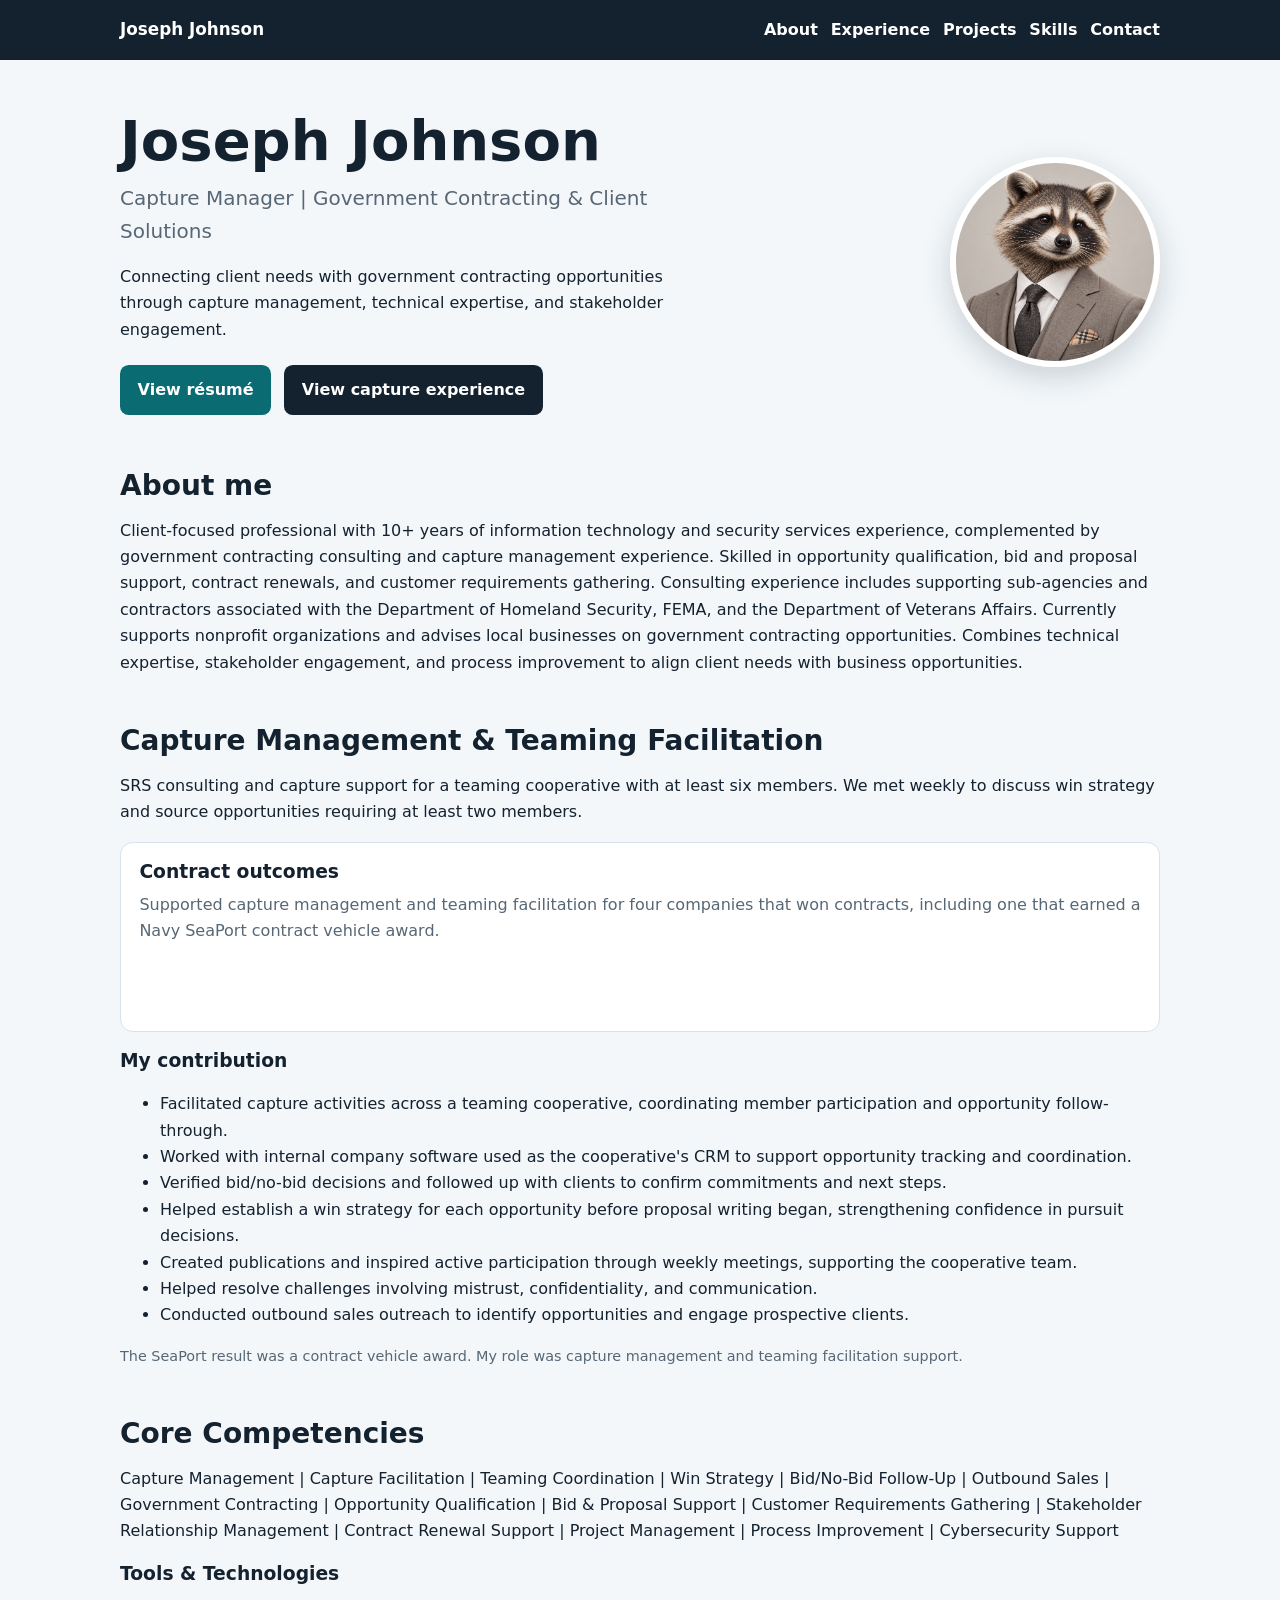
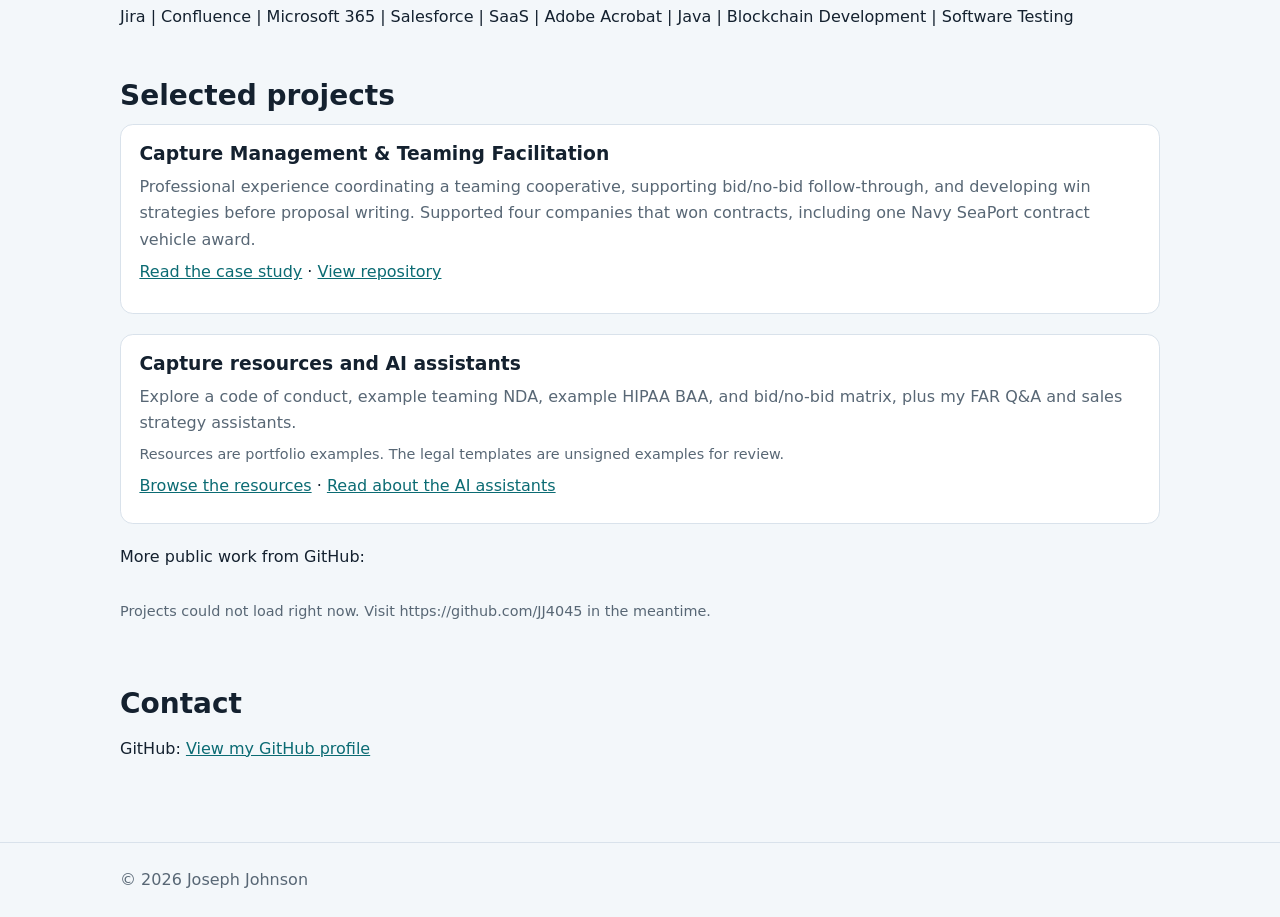
==== index.html @ 87643397 "Feature teaming resources and AI assistants" ====
<!doctype html>
<html lang="en">
<head>
  <meta charset="utf-8">
  <meta name="viewport" content="width=device-width, initial-scale=1">
  <meta name="description" content="Personal portfolio of Joseph Johnson">
  <title>Joseph Johnson | Capture Manager</title>
  <style>
    :root {
      --ink: #14212f;
      --muted: #586775;
      --accent: #0b6b73;
      --background: #f3f7fa;
      --surface: #ffffff;
      --border: #d9e2eb;
    }
    * { box-sizing: border-box; }
    body {
      margin: 0;
      background: var(--background);
      color: var(--ink);
      font: 16px/1.65 system-ui, -apple-system, "Segoe UI", sans-serif;
    }
    a { color: var(--accent); }
    a:focus-visible, button:focus-visible {
      outline: 3px solid var(--accent);
      outline-offset: 3px;
    }
    .container { width: min(100% - 2rem, 1040px); margin: auto; }
    header { background: var(--ink); color: #fff; padding: 1rem 0; }
    nav {
      display: flex;
      flex-wrap: wrap;
      gap: 0.8rem;
      align-items: center;
    }
    nav a { color: #fff; text-decoration: none; font-weight: 600; }
    nav .brand { margin-right: auto; font-size: 1.05rem; }
    main { padding: 2.75rem 0 4rem; }
    section { margin-top: 3rem; }
    h1, h2, h3 { line-height: 1.18; }
    h1 { font-size: clamp(2.2rem, 5vw, 3.5rem); margin: 0.25rem 0 0.5rem; }
    h2 { font-size: 1.75rem; margin-bottom: 0.75rem; }
    .lead { font-size: 1.25rem; color: var(--muted); margin: 0 0 1rem; }
    .hero {
      display: grid;
      grid-template-columns: minmax(300px, 1.4fr) minmax(220px, 1fr);
      gap: 2rem;
      align-items: center;
    }
    .portrait {
      width: 210px;
      height: 210px;
      object-fit: cover;
      border-radius: 50%;
      border: 6px solid var(--surface);
      box-shadow: 0 10px 30px rgb(16 32 42 / 0.18);
      justify-self: end;
    }
    .button {
      display: inline-block;
      padding: 0.75rem 1.1rem;
      margin: 0.35rem 0.5rem 0.35rem 0;
      background: var(--accent);
      color: #fff;
      border-radius: 0.55rem;
      text-decoration: none;
      font-weight: 700;
    }
    .button.secondary { background: var(--ink); }
    .button:hover { opacity: 0.9; }
    .cards {
      display: grid;
      grid-template-columns: repeat(auto-fit, minmax(240px, 1fr));
      gap: 1rem;
    }
    .card {
      background: var(--surface);
      border: 1px solid var(--border);
      border-radius: 0.8rem;
      padding: 1.15rem;
      min-height: 190px;
    }
    .card h3 { margin: 0 0 0.55rem; overflow-wrap: anywhere; }
    .card h3 a { color: inherit; text-decoration: none; }
    .card h3 a:hover { text-decoration: underline; }
    .card p { color: var(--muted); margin: 0.4rem 0; }
    .badges { margin-top: 0.65rem; display: flex; flex-wrap: wrap; gap: 0.35rem; }
    .badge {
      display: inline-block;
      border: 1px solid var(--border);
      border-radius: 999px;
      padding: 0.15rem 0.6rem;
      font-size: 0.78rem;
      color: var(--ink);
      background: var(--background);
    }
    .badge.stars { background: #fff8dc; border-color: #e4c75a; }
    .badge.language { background: #eaf5ff; border-color: #9ac8f2; }
    .note { font-size: 0.9rem; color: var(--muted); }
    footer {
      border-top: 1px solid var(--border);
      padding: 1.5rem 0;
      color: var(--muted);
    }
    @media (max-width: 720px) {
      .hero { grid-template-columns: 1fr; text-align: center; }
      .portrait { width: 150px; height: 150px; justify-self: center; }
      .button { display: inline-block; }
    }
  </style>
</head>
<body>
  <header>
    <nav class="container" aria-label="Main navigation">
      <a class="brand" href="#top">Joseph Johnson</a>
      <a href="#about">About</a>
      <a href="#experience">Experience</a>
      <a href="#projects">Projects</a>
      <a href="#skills">Skills</a>
      <a href="#contact">Contact</a>
    </nav>
  </header>

  <main id="top" class="container">
    <div class="hero">
      <div>
        <h1>Joseph Johnson</h1>
        <p class="lead">Capture Manager | Government Contracting &amp; Client Solutions</p>
        <p>Connecting client needs with government contracting opportunities through capture management, technical expertise, and stakeholder engagement.</p>
        <a class="button" href="resume.pdf" target="_blank" rel="noopener">View résumé</a>
        <a class="button secondary" href="#experience">View capture experience</a>
      </div>
      <img class="portrait" src="profile.png" alt="Illustrated raccoon avatar wearing a stone-grey suit" width="210" height="210">
    </div>

    <section id="about">
      <h2>About me</h2>
      <p>Client-focused professional with 10+ years of information technology and security services experience, complemented by government contracting consulting and capture management experience. Skilled in opportunity qualification, bid and proposal support, contract renewals, and customer requirements gathering. Consulting experience includes supporting sub-agencies and contractors associated with the Department of Homeland Security, FEMA, and the Department of Veterans Affairs. Currently supports nonprofit organizations and advises local businesses on government contracting opportunities. Combines technical expertise, stakeholder engagement, and process improvement to align client needs with business opportunities.</p>
    </section>

    <section id="experience">
      <h2>Capture Management &amp; Teaming Facilitation</h2>
<p>SRS consulting and capture support for a teaming cooperative with at least six members. We met weekly to discuss win strategy and source opportunities requiring at least two members.</p>
      <div class="card">
        <h3>Contract outcomes</h3>
        <p>Supported capture management and teaming facilitation for four companies that won contracts, including one that earned a Navy SeaPort contract vehicle award.</p>
      </div>
      <h3>My contribution</h3>
      <ul>
        <li>Facilitated capture activities across a teaming cooperative, coordinating member participation and opportunity follow-through.</li>
        <li>Worked with internal company software used as the cooperative's CRM to support opportunity tracking and coordination.</li>
        <li>Verified bid/no-bid decisions and followed up with clients to confirm commitments and next steps.</li>
        <li>Helped establish a win strategy for each opportunity before proposal writing began, strengthening confidence in pursuit decisions.</li>
        <li>Created publications and inspired active participation through weekly meetings, supporting the cooperative team.</li>
<li>Helped resolve challenges involving mistrust, confidentiality, and communication.</li>
        <li>Conducted outbound sales outreach to identify opportunities and engage prospective clients.</li>
      </ul>
      <p class="note">The SeaPort result was a contract vehicle award. My role was capture management and teaming facilitation support.</p>
    </section>
    <section id="skills">
      <h2>Core Competencies</h2><p>Capture Management | Capture Facilitation | Teaming Coordination | Win Strategy | Bid/No-Bid Follow-Up | Outbound Sales | Government Contracting | Opportunity Qualification | Bid &amp; Proposal Support | Customer Requirements Gathering | Stakeholder Relationship Management | Contract Renewal Support | Project Management | Process Improvement | Cybersecurity Support</p>
      <h3>Tools &amp; Technologies</h3><p>Jira | Confluence | Microsoft 365 | Salesforce | SaaS | Adobe Acrobat | Java | Blockchain Development | Software Testing</p>
    </section>

    <section id="projects">
      <h2>Selected projects</h2>
      <article class="card" style="margin-bottom: 1.25rem;">
<h3><a href="https://github.com/JJ4045/capture-management-case-study#readme">Capture Management &amp; Teaming Facilitation</a></h3>
<p>Professional experience coordinating a teaming cooperative, supporting bid/no-bid follow-through, and developing win strategies before proposal writing. Supported four companies that won contracts, including one Navy SeaPort contract vehicle award.</p>
<a href="https://github.com/JJ4045/capture-management-case-study#readme">Read the case study</a> &middot; <a href="https://github.com/JJ4045/capture-management-case-study">View repository</a>
</article><article class="card" style="margin-bottom: 1.25rem;"><h3>Capture resources and AI assistants</h3><p>Explore a code of conduct, example teaming NDA, example HIPAA BAA, and bid/no-bid matrix, plus my FAR Q&amp;A and sales strategy assistants.</p><p class="note">Resources are portfolio examples. The legal templates are unsigned examples for review.</p><a href="https://github.com/JJ4045/capture-management-case-study#portfolio-artifacts">Browse the resources</a> &middot; <a href="https://github.com/JJ4045/capture-management-case-study/blob/main/ai-assistants.md">Read about the AI assistants</a></article><p>More public work from GitHub:</p>
      <div id="project-list" class="cards" aria-live="polite">
        <p class="note">Loading projects…</p>
      </div>
    </section>

    <section id="contact">
      <h2>Contact</h2>
      <!-- Add your professional contact email when ready. -->
      <p>
        GitHub: <a id="github-profile" href="https://github.com/JJ4045" target="_blank" rel="noopener">View my GitHub profile</a>
      </p>
    </section>
  </main>

  <footer>
    <div class="container">© <span id="year"></span> Joseph Johnson</div>
  </footer>

  <script>
    // This username controls both the profile link
    // and the list of projects shown below.
    const username = "JJ4045";
    const list = document.querySelector("#project-list");
    const profileLink = document.querySelector("#github-profile");

    document.querySelector("#year").textContent = new Date().getFullYear();
    profileLink.href = `https://github.com/${encodeURIComponent(username)}`;

    function cardMarkup(repo) {
      const title = document.createElement("h3");
      const link = document.createElement("a");
      link.href = repo.html_url;
      link.target = "_blank";
      link.rel = "noopener";
      link.textContent = repo.name.replaceAll("-", " ");
      title.append(link);

      const description = document.createElement("p");
      description.textContent = repo.description || "Explore this project on GitHub.";

      const badges = document.createElement("div");
      badges.className = "badges";
      const addBadge = (label, styleClass) => {
        const badge = document.createElement("span");
        badge.className = `badge ${styleClass}`;
        badge.textContent = label;
        badges.append(badge);
      };
      if (repo.language) addBadge(repo.language, "language");
      (repo.topics || []).slice(0, 3).forEach(topic => addBadge(topic));
      if (repo.stargazers_count > 0) addBadge(`${repo.stargazers_count} stars`, "stars");

      return [title, description, badges];
    }

    async function loadProjects() {
      try {
        const response = await fetch(
          `https://api.github.com/users/${encodeURIComponent(username)}/repos?sort=updated&per_page=30`,
          { headers: { Accept: "application/vnd.github+json" } }
        );
        if (!response.ok) {
          throw new Error(`GitHub API returned ${response.status}`);
        }
        const repos = await response.json();
        const website = `${username}.github.io`.toLowerCase();
        const selected = repos
          .filter(repo => !repo.fork && !repo.archived &&
            repo.name.toLowerCase() !== website && repo.name.toLowerCase() !== "capture-management-case-study")
          .slice(0, 6);

        list.replaceChildren();
        if (selected.length === 0) {
          const message = document.createElement("p");
          message.className = "note";
          message.textContent = "Projects are on the way. Visit my GitHub profile in the meantime.";
          list.append(message);
          return;
        }

        for (const repo of selected) {
          const card = document.createElement("article");
          card.className = "card";
          card.append(...cardMarkup(repo));
          list.append(card);
        }
      } catch (error) {
        list.replaceChildren();
        const message = document.createElement("p");
        message.className = "note";
        message.textContent = `Projects could not load right now. Visit ${profileLink.href} in the meantime.`;
        list.append(message);
      }
    }

    loadProjects();
  </script>
</body>
</html>
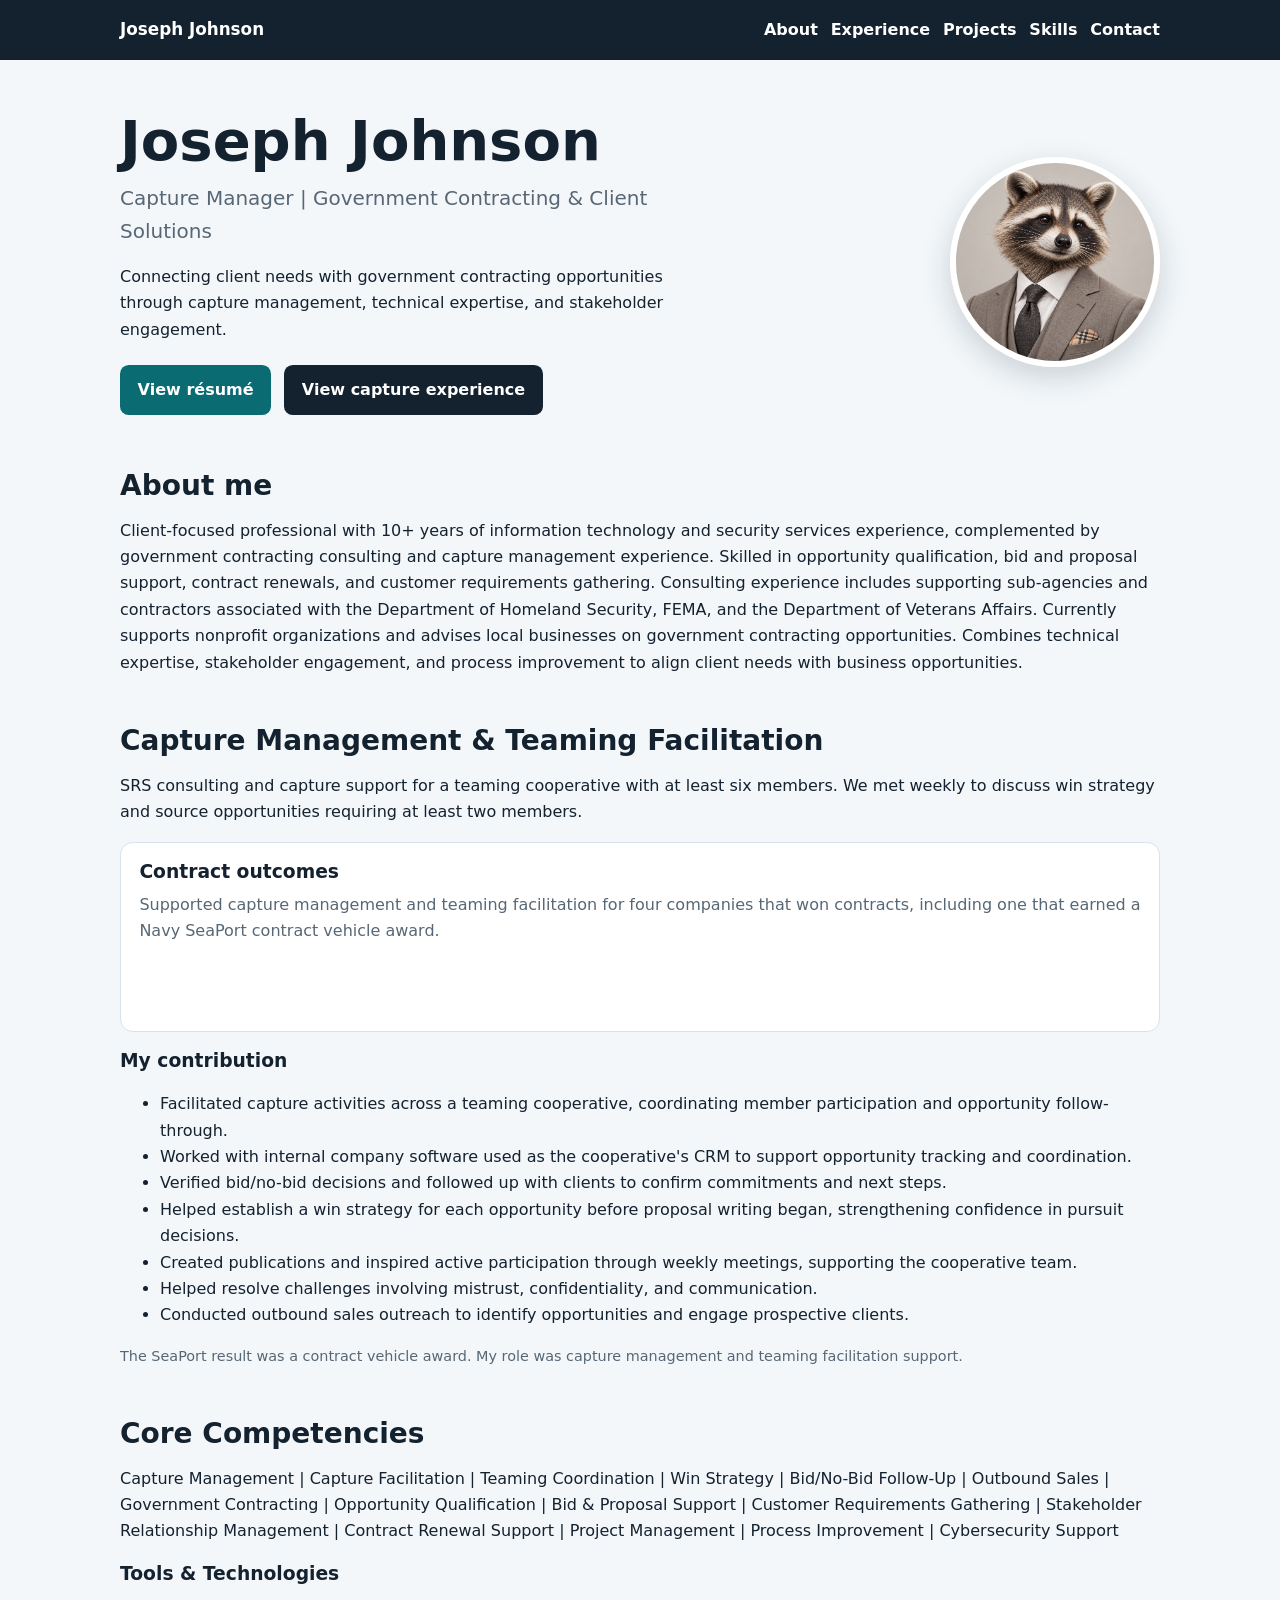
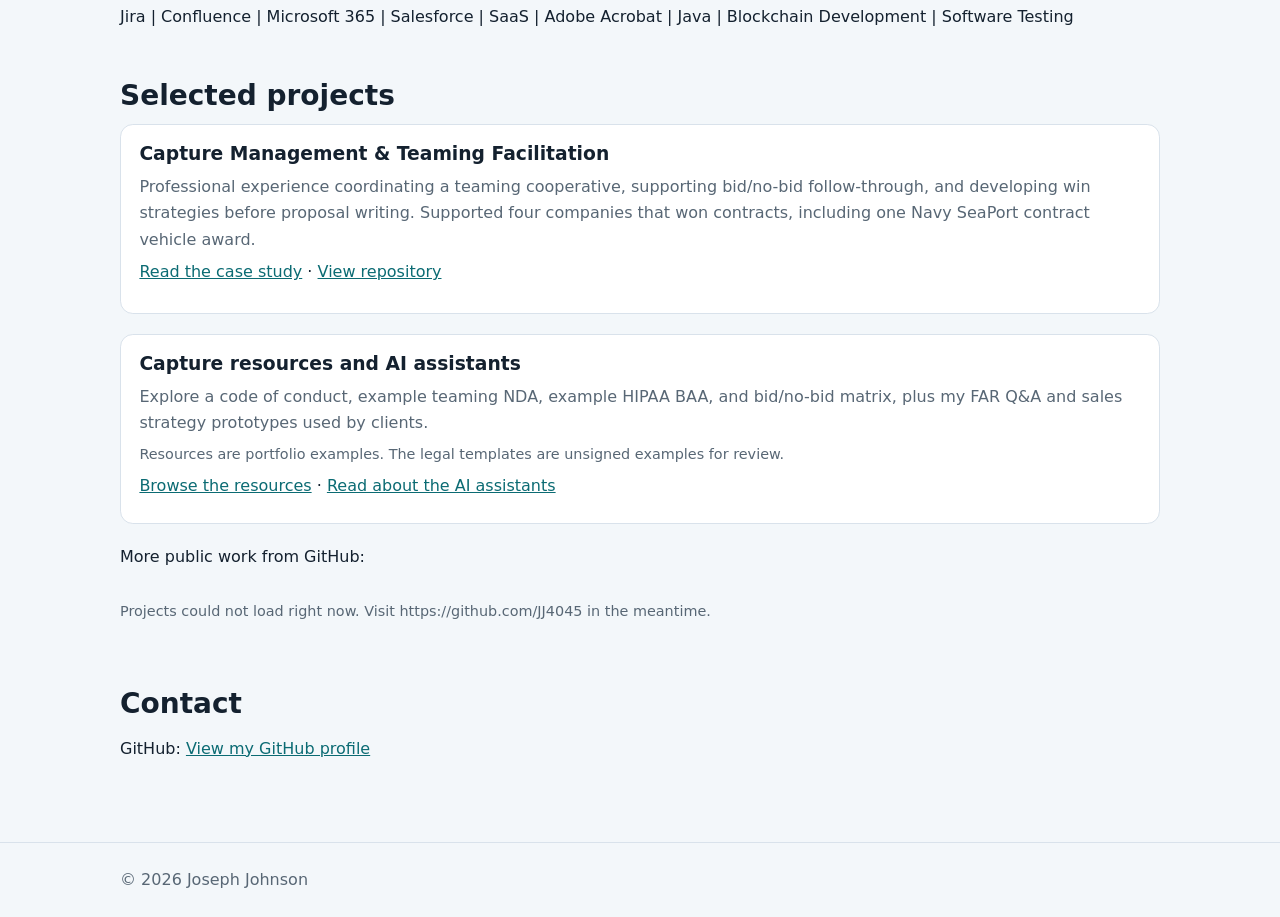
==== commit 2c283a36: "Describe AI projects as client-used prototypes" ====
--- a/index.html
+++ b/index.html
@@ -170,7 +170,7 @@
 <h3><a href="https://github.com/JJ4045/capture-management-case-study#readme">Capture Management &amp; Teaming Facilitation</a></h3>
 <p>Professional experience coordinating a teaming cooperative, supporting bid/no-bid follow-through, and developing win strategies before proposal writing. Supported four companies that won contracts, including one Navy SeaPort contract vehicle award.</p>
 <a href="https://github.com/JJ4045/capture-management-case-study#readme">Read the case study</a> &middot; <a href="https://github.com/JJ4045/capture-management-case-study">View repository</a>
-</article><article class="card" style="margin-bottom: 1.25rem;"><h3>Capture resources and AI assistants</h3><p>Explore a code of conduct, example teaming NDA, example HIPAA BAA, and bid/no-bid matrix, plus my FAR Q&amp;A and sales strategy assistants.</p><p class="note">Resources are portfolio examples. The legal templates are unsigned examples for review.</p><a href="https://github.com/JJ4045/capture-management-case-study#portfolio-artifacts">Browse the resources</a> &middot; <a href="https://github.com/JJ4045/capture-management-case-study/blob/main/ai-assistants.md">Read about the AI assistants</a></article><p>More public work from GitHub:</p>
+</article><article class="card" style="margin-bottom: 1.25rem;"><h3>Capture resources and AI assistants</h3><p>Explore a code of conduct, example teaming NDA, example HIPAA BAA, and bid/no-bid matrix, plus my FAR Q&amp;A and sales strategy prototypes used by clients.</p><p class="note">Resources are portfolio examples. The legal templates are unsigned examples for review.</p><a href="https://github.com/JJ4045/capture-management-case-study#portfolio-artifacts">Browse the resources</a> &middot; <a href="https://github.com/JJ4045/capture-management-case-study/blob/main/ai-assistants.md">Read about the AI assistants</a></article><p>More public work from GitHub:</p>
       <div id="project-list" class="cards" aria-live="polite">
         <p class="note">Loading projects…</p>
       </div>
@@ -280,3 +280,4 @@
 
 
 
+
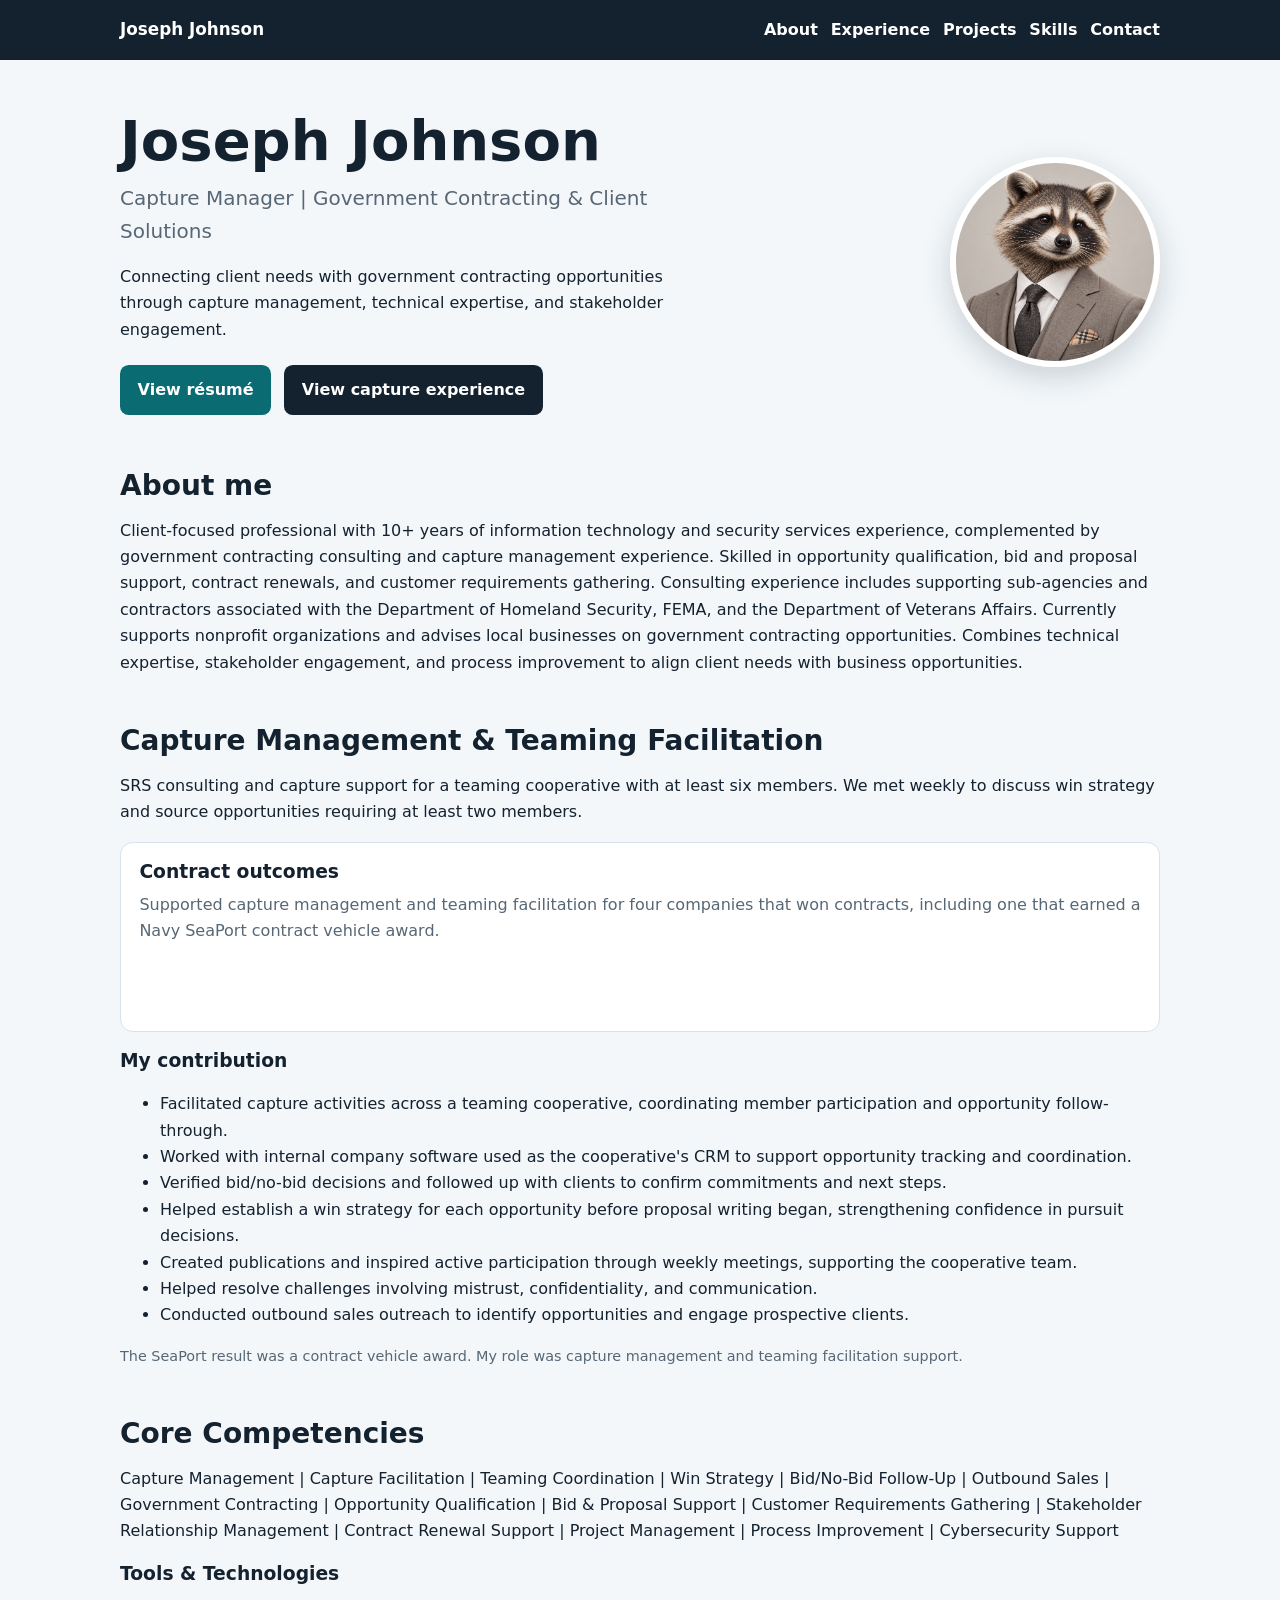
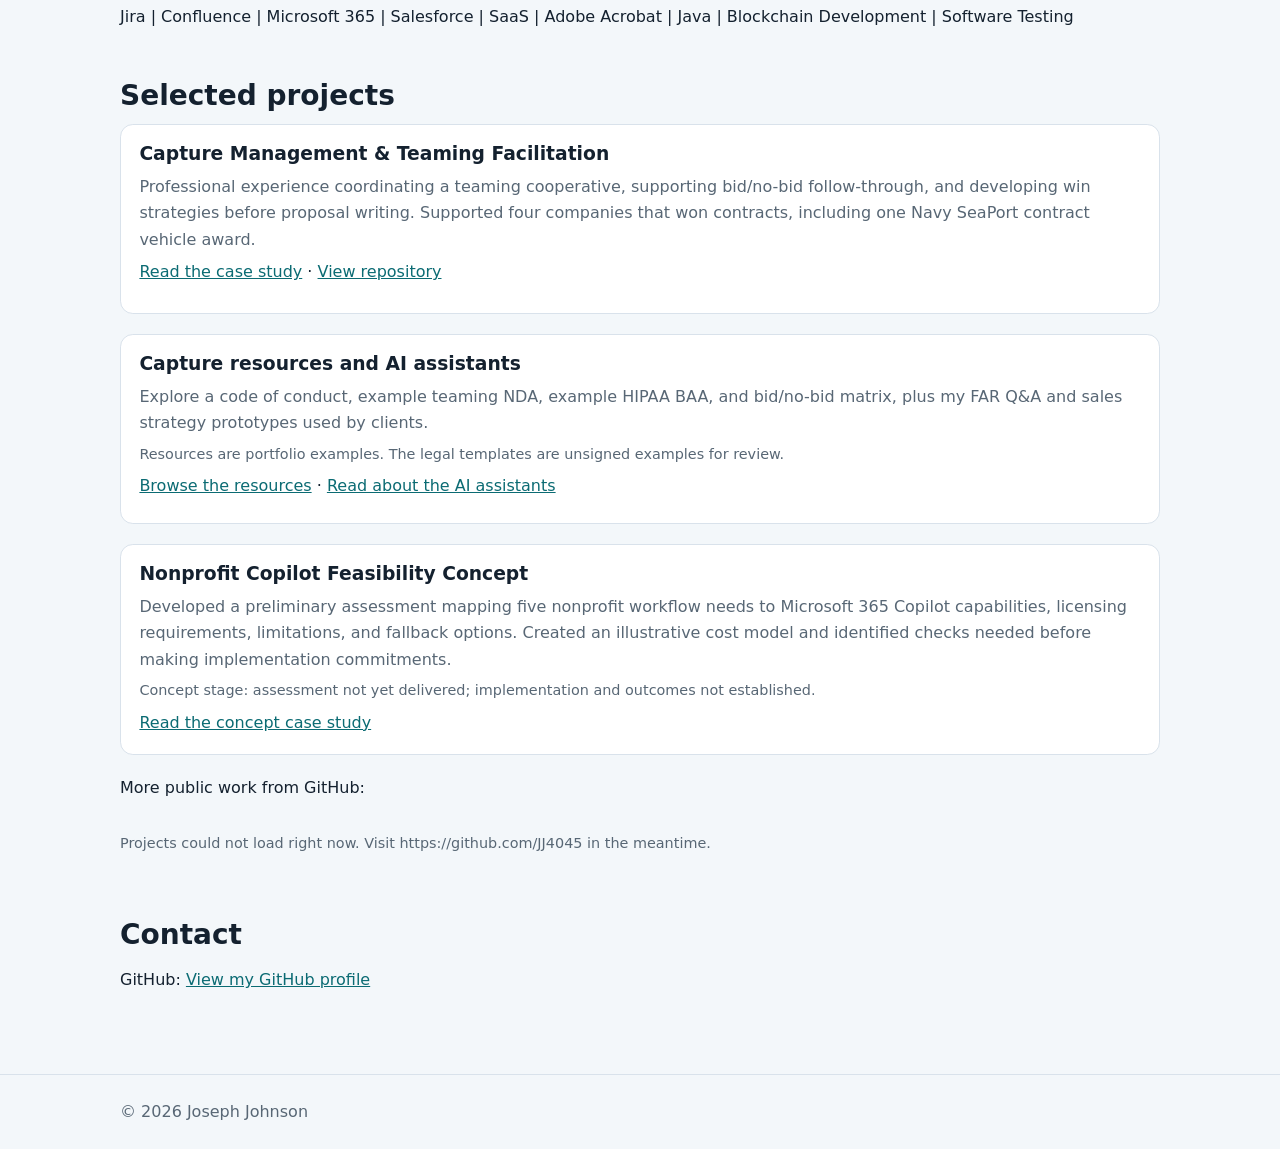
==== commit 1aabec05: "Add anonymized nonprofit Copilot concept case study" ====
--- a/index.html
+++ b/index.html
@@ -170,7 +170,12 @@
 <h3><a href="https://github.com/JJ4045/capture-management-case-study#readme">Capture Management &amp; Teaming Facilitation</a></h3>
 <p>Professional experience coordinating a teaming cooperative, supporting bid/no-bid follow-through, and developing win strategies before proposal writing. Supported four companies that won contracts, including one Navy SeaPort contract vehicle award.</p>
 <a href="https://github.com/JJ4045/capture-management-case-study#readme">Read the case study</a> &middot; <a href="https://github.com/JJ4045/capture-management-case-study">View repository</a>
-</article><article class="card" style="margin-bottom: 1.25rem;"><h3>Capture resources and AI assistants</h3><p>Explore a code of conduct, example teaming NDA, example HIPAA BAA, and bid/no-bid matrix, plus my FAR Q&amp;A and sales strategy prototypes used by clients.</p><p class="note">Resources are portfolio examples. The legal templates are unsigned examples for review.</p><a href="https://github.com/JJ4045/capture-management-case-study#portfolio-artifacts">Browse the resources</a> &middot; <a href="https://github.com/JJ4045/capture-management-case-study/blob/main/ai-assistants.md">Read about the AI assistants</a></article><p>More public work from GitHub:</p>
+</article><article class="card" style="margin-bottom: 1.25rem;"><h3>Capture resources and AI assistants</h3><p>Explore a code of conduct, example teaming NDA, example HIPAA BAA, and bid/no-bid matrix, plus my FAR Q&amp;A and sales strategy prototypes used by clients.</p><p class="note">Resources are portfolio examples. The legal templates are unsigned examples for review.</p><a href="https://github.com/JJ4045/capture-management-case-study#portfolio-artifacts">Browse the resources</a> &middot; <a href="https://github.com/JJ4045/capture-management-case-study/blob/main/ai-assistants.md">Read about the AI assistants</a></article><article class="card" style="margin-bottom: 1.25rem;">
+<h3><a href="nonprofit-copilot-concept.html">Nonprofit Copilot Feasibility Concept</a></h3>
+<p>Developed a preliminary assessment mapping five nonprofit workflow needs to Microsoft 365 Copilot capabilities, licensing requirements, limitations, and fallback options. Created an illustrative cost model and identified checks needed before making implementation commitments.</p>
+<p class="note">Concept stage: assessment not yet delivered; implementation and outcomes not established.</p>
+<a href="nonprofit-copilot-concept.html">Read the concept case study</a>
+</article><p>More public work from GitHub:</p>
       <div id="project-list" class="cards" aria-live="polite">
         <p class="note">Loading projects…</p>
       </div>
@@ -281,3 +286,4 @@
 
 
 
+
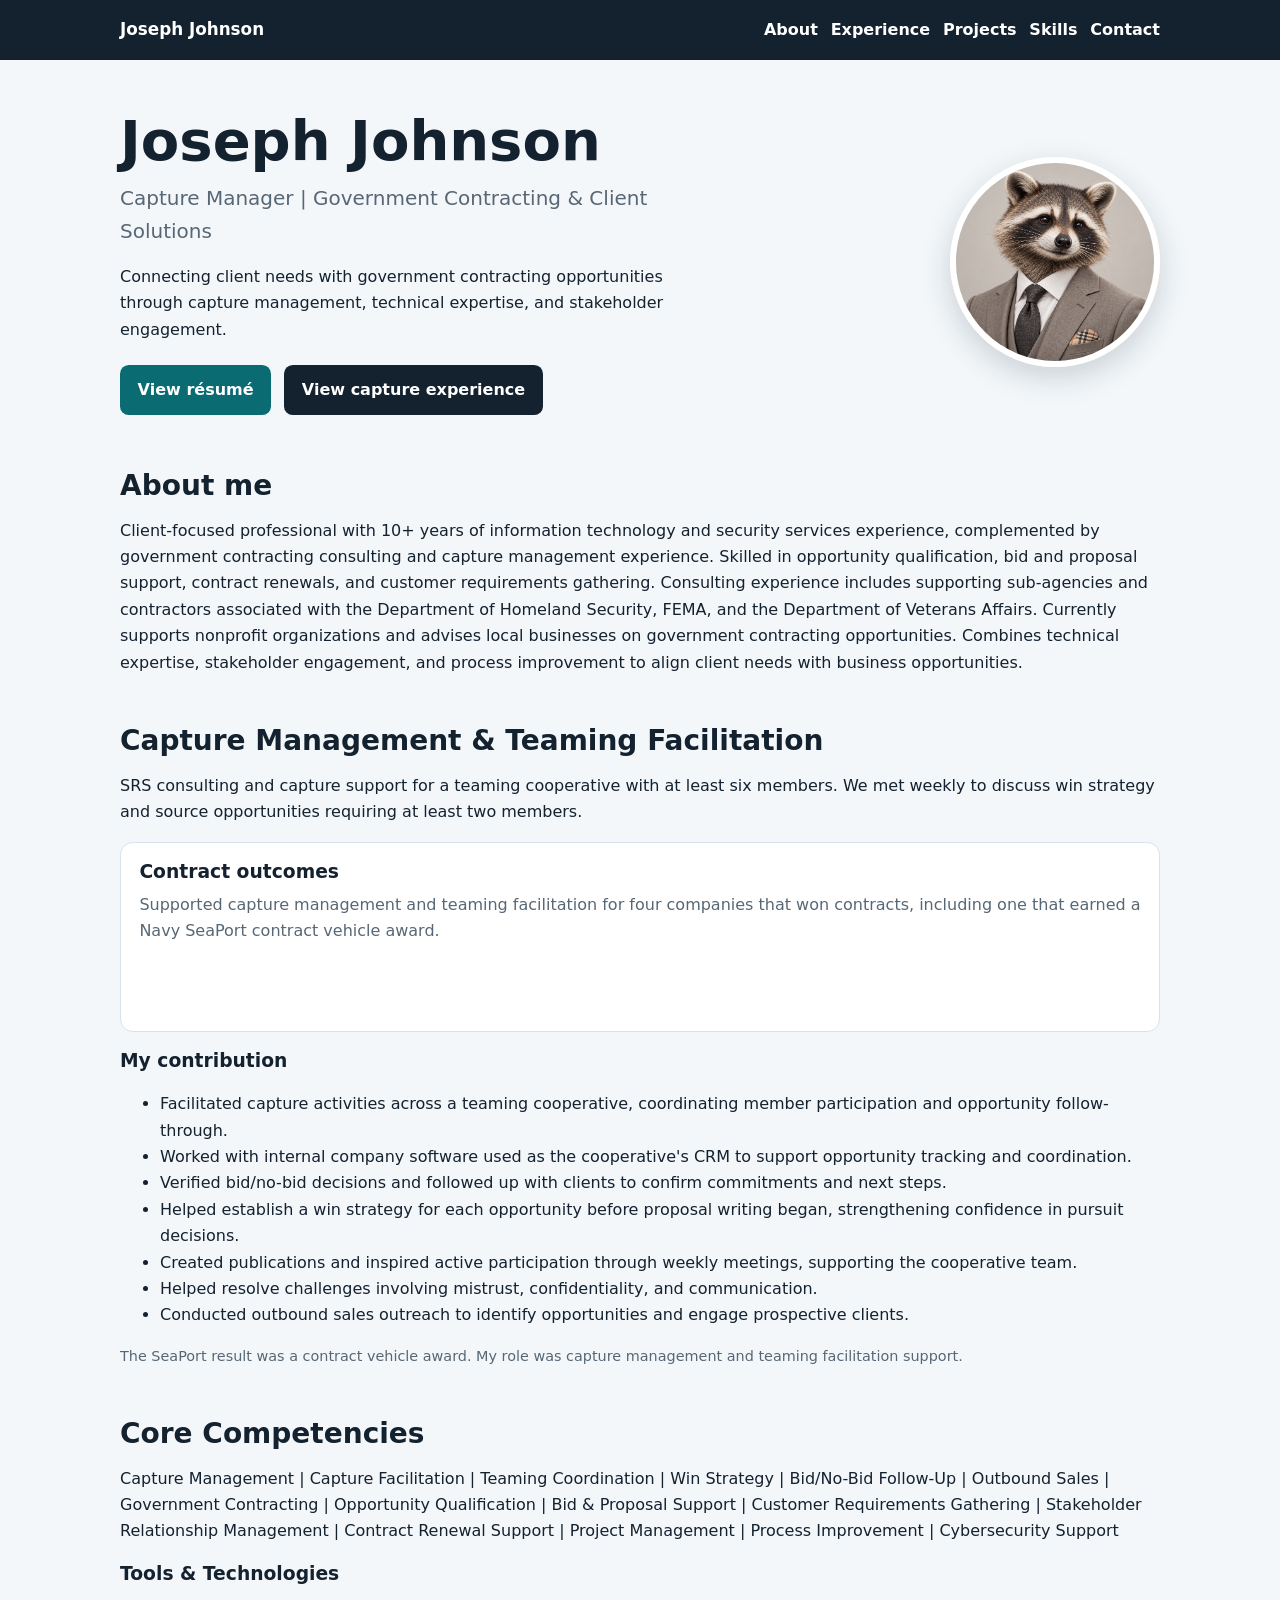
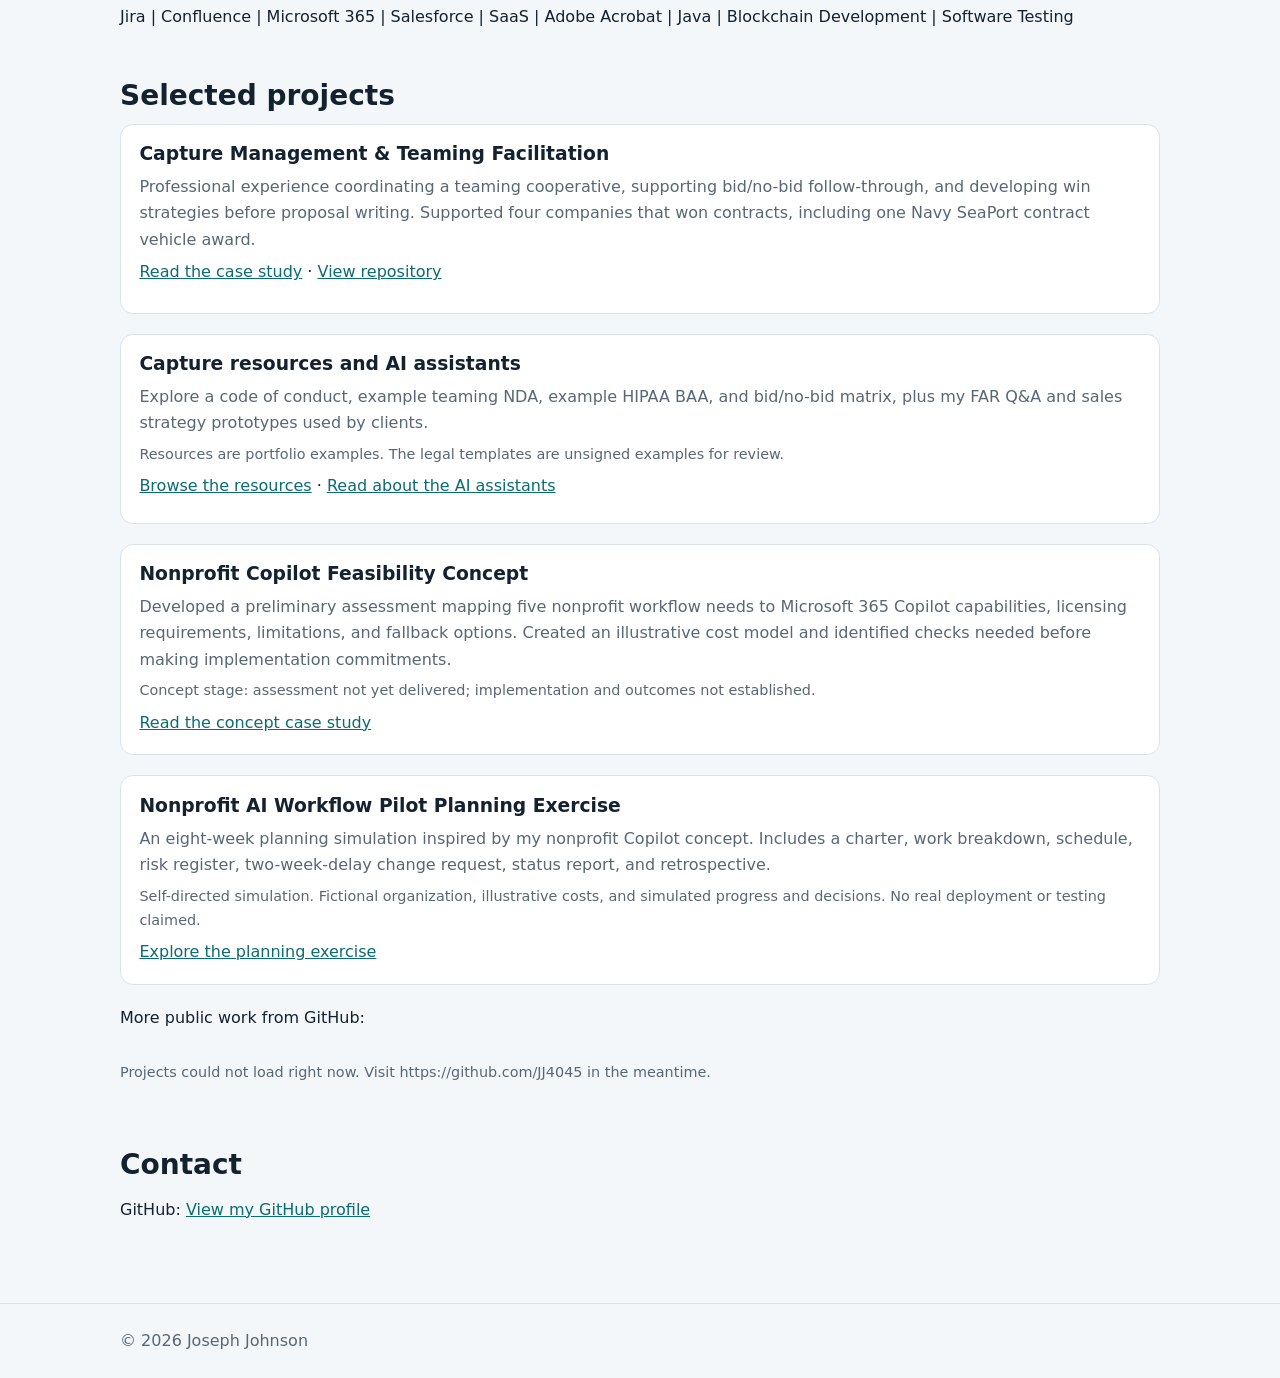
==== commit e10be4af: "Add nonprofit workflow pilot planning exercise" ====
--- a/index.html
+++ b/index.html
@@ -1,289 +1,294 @@
-
-<!doctype html>
-<html lang="en">
-<head>
-  <meta charset="utf-8">
-  <meta name="viewport" content="width=device-width, initial-scale=1">
-  <meta name="description" content="Personal portfolio of Joseph Johnson">
-  <title>Joseph Johnson | Capture Manager</title>
-  <style>
-    :root {
-      --ink: #14212f;
-      --muted: #586775;
-      --accent: #0b6b73;
-      --background: #f3f7fa;
-      --surface: #ffffff;
-      --border: #d9e2eb;
-    }
-    * { box-sizing: border-box; }
-    body {
-      margin: 0;
-      background: var(--background);
-      color: var(--ink);
-      font: 16px/1.65 system-ui, -apple-system, "Segoe UI", sans-serif;
-    }
-    a { color: var(--accent); }
-    a:focus-visible, button:focus-visible {
-      outline: 3px solid var(--accent);
-      outline-offset: 3px;
-    }
-    .container { width: min(100% - 2rem, 1040px); margin: auto; }
-    header { background: var(--ink); color: #fff; padding: 1rem 0; }
-    nav {
-      display: flex;
-      flex-wrap: wrap;
-      gap: 0.8rem;
-      align-items: center;
-    }
-    nav a { color: #fff; text-decoration: none; font-weight: 600; }
-    nav .brand { margin-right: auto; font-size: 1.05rem; }
-    main { padding: 2.75rem 0 4rem; }
-    section { margin-top: 3rem; }
-    h1, h2, h3 { line-height: 1.18; }
-    h1 { font-size: clamp(2.2rem, 5vw, 3.5rem); margin: 0.25rem 0 0.5rem; }
-    h2 { font-size: 1.75rem; margin-bottom: 0.75rem; }
-    .lead { font-size: 1.25rem; color: var(--muted); margin: 0 0 1rem; }
-    .hero {
-      display: grid;
-      grid-template-columns: minmax(300px, 1.4fr) minmax(220px, 1fr);
-      gap: 2rem;
-      align-items: center;
-    }
-    .portrait {
-      width: 210px;
-      height: 210px;
-      object-fit: cover;
-      border-radius: 50%;
-      border: 6px solid var(--surface);
-      box-shadow: 0 10px 30px rgb(16 32 42 / 0.18);
-      justify-self: end;
-    }
-    .button {
-      display: inline-block;
-      padding: 0.75rem 1.1rem;
-      margin: 0.35rem 0.5rem 0.35rem 0;
-      background: var(--accent);
-      color: #fff;
-      border-radius: 0.55rem;
-      text-decoration: none;
-      font-weight: 700;
-    }
-    .button.secondary { background: var(--ink); }
-    .button:hover { opacity: 0.9; }
-    .cards {
-      display: grid;
-      grid-template-columns: repeat(auto-fit, minmax(240px, 1fr));
-      gap: 1rem;
-    }
-    .card {
-      background: var(--surface);
-      border: 1px solid var(--border);
-      border-radius: 0.8rem;
-      padding: 1.15rem;
-      min-height: 190px;
-    }
-    .card h3 { margin: 0 0 0.55rem; overflow-wrap: anywhere; }
-    .card h3 a { color: inherit; text-decoration: none; }
-    .card h3 a:hover { text-decoration: underline; }
-    .card p { color: var(--muted); margin: 0.4rem 0; }
-    .badges { margin-top: 0.65rem; display: flex; flex-wrap: wrap; gap: 0.35rem; }
-    .badge {
-      display: inline-block;
-      border: 1px solid var(--border);
-      border-radius: 999px;
-      padding: 0.15rem 0.6rem;
-      font-size: 0.78rem;
-      color: var(--ink);
-      background: var(--background);
-    }
-    .badge.stars { background: #fff8dc; border-color: #e4c75a; }
-    .badge.language { background: #eaf5ff; border-color: #9ac8f2; }
-    .note { font-size: 0.9rem; color: var(--muted); }
-    footer {
-      border-top: 1px solid var(--border);
-      padding: 1.5rem 0;
-      color: var(--muted);
-    }
-    @media (max-width: 720px) {
-      .hero { grid-template-columns: 1fr; text-align: center; }
-      .portrait { width: 150px; height: 150px; justify-self: center; }
-      .button { display: inline-block; }
-    }
-  </style>
-</head>
-<body>
-  <header>
-    <nav class="container" aria-label="Main navigation">
-      <a class="brand" href="#top">Joseph Johnson</a>
-      <a href="#about">About</a>
-      <a href="#experience">Experience</a>
-      <a href="#projects">Projects</a>
-      <a href="#skills">Skills</a>
-      <a href="#contact">Contact</a>
-    </nav>
-  </header>
-
-  <main id="top" class="container">
-    <div class="hero">
-      <div>
-        <h1>Joseph Johnson</h1>
-        <p class="lead">Capture Manager | Government Contracting &amp; Client Solutions</p>
-        <p>Connecting client needs with government contracting opportunities through capture management, technical expertise, and stakeholder engagement.</p>
-        <a class="button" href="resume.pdf" target="_blank" rel="noopener">View résumé</a>
-        <a class="button secondary" href="#experience">View capture experience</a>
-      </div>
-      <img class="portrait" src="profile.png" alt="Illustrated raccoon avatar wearing a stone-grey suit" width="210" height="210">
-    </div>
-
-    <section id="about">
-      <h2>About me</h2>
-      <p>Client-focused professional with 10+ years of information technology and security services experience, complemented by government contracting consulting and capture management experience. Skilled in opportunity qualification, bid and proposal support, contract renewals, and customer requirements gathering. Consulting experience includes supporting sub-agencies and contractors associated with the Department of Homeland Security, FEMA, and the Department of Veterans Affairs. Currently supports nonprofit organizations and advises local businesses on government contracting opportunities. Combines technical expertise, stakeholder engagement, and process improvement to align client needs with business opportunities.</p>
-    </section>
-
-    <section id="experience">
-      <h2>Capture Management &amp; Teaming Facilitation</h2>
-<p>SRS consulting and capture support for a teaming cooperative with at least six members. We met weekly to discuss win strategy and source opportunities requiring at least two members.</p>
-      <div class="card">
-        <h3>Contract outcomes</h3>
-        <p>Supported capture management and teaming facilitation for four companies that won contracts, including one that earned a Navy SeaPort contract vehicle award.</p>
-      </div>
-      <h3>My contribution</h3>
-      <ul>
-        <li>Facilitated capture activities across a teaming cooperative, coordinating member participation and opportunity follow-through.</li>
-        <li>Worked with internal company software used as the cooperative's CRM to support opportunity tracking and coordination.</li>
-        <li>Verified bid/no-bid decisions and followed up with clients to confirm commitments and next steps.</li>
-        <li>Helped establish a win strategy for each opportunity before proposal writing began, strengthening confidence in pursuit decisions.</li>
-        <li>Created publications and inspired active participation through weekly meetings, supporting the cooperative team.</li>
-<li>Helped resolve challenges involving mistrust, confidentiality, and communication.</li>
-        <li>Conducted outbound sales outreach to identify opportunities and engage prospective clients.</li>
-      </ul>
-      <p class="note">The SeaPort result was a contract vehicle award. My role was capture management and teaming facilitation support.</p>
-    </section>
-    <section id="skills">
-      <h2>Core Competencies</h2><p>Capture Management | Capture Facilitation | Teaming Coordination | Win Strategy | Bid/No-Bid Follow-Up | Outbound Sales | Government Contracting | Opportunity Qualification | Bid &amp; Proposal Support | Customer Requirements Gathering | Stakeholder Relationship Management | Contract Renewal Support | Project Management | Process Improvement | Cybersecurity Support</p>
-      <h3>Tools &amp; Technologies</h3><p>Jira | Confluence | Microsoft 365 | Salesforce | SaaS | Adobe Acrobat | Java | Blockchain Development | Software Testing</p>
-    </section>
-
-    <section id="projects">
-      <h2>Selected projects</h2>
-      <article class="card" style="margin-bottom: 1.25rem;">
-<h3><a href="https://github.com/JJ4045/capture-management-case-study#readme">Capture Management &amp; Teaming Facilitation</a></h3>
-<p>Professional experience coordinating a teaming cooperative, supporting bid/no-bid follow-through, and developing win strategies before proposal writing. Supported four companies that won contracts, including one Navy SeaPort contract vehicle award.</p>
-<a href="https://github.com/JJ4045/capture-management-case-study#readme">Read the case study</a> &middot; <a href="https://github.com/JJ4045/capture-management-case-study">View repository</a>
-</article><article class="card" style="margin-bottom: 1.25rem;"><h3>Capture resources and AI assistants</h3><p>Explore a code of conduct, example teaming NDA, example HIPAA BAA, and bid/no-bid matrix, plus my FAR Q&amp;A and sales strategy prototypes used by clients.</p><p class="note">Resources are portfolio examples. The legal templates are unsigned examples for review.</p><a href="https://github.com/JJ4045/capture-management-case-study#portfolio-artifacts">Browse the resources</a> &middot; <a href="https://github.com/JJ4045/capture-management-case-study/blob/main/ai-assistants.md">Read about the AI assistants</a></article><article class="card" style="margin-bottom: 1.25rem;">
-<h3><a href="nonprofit-copilot-concept.html">Nonprofit Copilot Feasibility Concept</a></h3>
-<p>Developed a preliminary assessment mapping five nonprofit workflow needs to Microsoft 365 Copilot capabilities, licensing requirements, limitations, and fallback options. Created an illustrative cost model and identified checks needed before making implementation commitments.</p>
-<p class="note">Concept stage: assessment not yet delivered; implementation and outcomes not established.</p>
-<a href="nonprofit-copilot-concept.html">Read the concept case study</a>
-</article><p>More public work from GitHub:</p>
-      <div id="project-list" class="cards" aria-live="polite">
-        <p class="note">Loading projects…</p>
-      </div>
-    </section>
-
-    <section id="contact">
-      <h2>Contact</h2>
-      <!-- Add your professional contact email when ready. -->
-      <p>
-        GitHub: <a id="github-profile" href="https://github.com/JJ4045" target="_blank" rel="noopener">View my GitHub profile</a>
-      </p>
-    </section>
-  </main>
-
-  <footer>
-    <div class="container">© <span id="year"></span> Joseph Johnson</div>
-  </footer>
-
-  <script>
-    // This username controls both the profile link
-    // and the list of projects shown below.
-    const username = "JJ4045";
-    const list = document.querySelector("#project-list");
-    const profileLink = document.querySelector("#github-profile");
-
-    document.querySelector("#year").textContent = new Date().getFullYear();
-    profileLink.href = `https://github.com/${encodeURIComponent(username)}`;
-
-    function cardMarkup(repo) {
-      const title = document.createElement("h3");
-      const link = document.createElement("a");
-      link.href = repo.html_url;
-      link.target = "_blank";
-      link.rel = "noopener";
-      link.textContent = repo.name.replaceAll("-", " ");
-      title.append(link);
-
-      const description = document.createElement("p");
-      description.textContent = repo.description || "Explore this project on GitHub.";
-
-      const badges = document.createElement("div");
-      badges.className = "badges";
-      const addBadge = (label, styleClass) => {
-        const badge = document.createElement("span");
-        badge.className = `badge ${styleClass}`;
-        badge.textContent = label;
-        badges.append(badge);
-      };
-      if (repo.language) addBadge(repo.language, "language");
-      (repo.topics || []).slice(0, 3).forEach(topic => addBadge(topic));
-      if (repo.stargazers_count > 0) addBadge(`${repo.stargazers_count} stars`, "stars");
-
-      return [title, description, badges];
-    }
-
-    async function loadProjects() {
-      try {
-        const response = await fetch(
-          `https://api.github.com/users/${encodeURIComponent(username)}/repos?sort=updated&per_page=30`,
-          { headers: { Accept: "application/vnd.github+json" } }
-        );
-        if (!response.ok) {
-          throw new Error(`GitHub API returned ${response.status}`);
-        }
-        const repos = await response.json();
-        const website = `${username}.github.io`.toLowerCase();
-        const selected = repos
-          .filter(repo => !repo.fork && !repo.archived &&
-            repo.name.toLowerCase() !== website && repo.name.toLowerCase() !== "capture-management-case-study")
-          .slice(0, 6);
-
-        list.replaceChildren();
-        if (selected.length === 0) {
-          const message = document.createElement("p");
-          message.className = "note";
-          message.textContent = "Projects are on the way. Visit my GitHub profile in the meantime.";
-          list.append(message);
-          return;
-        }
-
-        for (const repo of selected) {
-          const card = document.createElement("article");
-          card.className = "card";
-          card.append(...cardMarkup(repo));
-          list.append(card);
-        }
-      } catch (error) {
-        list.replaceChildren();
-        const message = document.createElement("p");
-        message.className = "note";
-        message.textContent = `Projects could not load right now. Visit ${profileLink.href} in the meantime.`;
-        list.append(message);
-      }
-    }
-
-    loadProjects();
-  </script>
-</body>
-</html>
-
-
-
-
-
-
-
-
-
-
-
-
+
+<!doctype html>
+<html lang="en">
+<head>
+  <meta charset="utf-8">
+  <meta name="viewport" content="width=device-width, initial-scale=1">
+  <meta name="description" content="Personal portfolio of Joseph Johnson">
+  <title>Joseph Johnson | Capture Manager</title>
+  <style>
+    :root {
+      --ink: #14212f;
+      --muted: #586775;
+      --accent: #0b6b73;
+      --background: #f3f7fa;
+      --surface: #ffffff;
+      --border: #d9e2eb;
+    }
+    * { box-sizing: border-box; }
+    body {
+      margin: 0;
+      background: var(--background);
+      color: var(--ink);
+      font: 16px/1.65 system-ui, -apple-system, "Segoe UI", sans-serif;
+    }
+    a { color: var(--accent); }
+    a:focus-visible, button:focus-visible {
+      outline: 3px solid var(--accent);
+      outline-offset: 3px;
+    }
+    .container { width: min(100% - 2rem, 1040px); margin: auto; }
+    header { background: var(--ink); color: #fff; padding: 1rem 0; }
+    nav {
+      display: flex;
+      flex-wrap: wrap;
+      gap: 0.8rem;
+      align-items: center;
+    }
+    nav a { color: #fff; text-decoration: none; font-weight: 600; }
+    nav .brand { margin-right: auto; font-size: 1.05rem; }
+    main { padding: 2.75rem 0 4rem; }
+    section { margin-top: 3rem; }
+    h1, h2, h3 { line-height: 1.18; }
+    h1 { font-size: clamp(2.2rem, 5vw, 3.5rem); margin: 0.25rem 0 0.5rem; }
+    h2 { font-size: 1.75rem; margin-bottom: 0.75rem; }
+    .lead { font-size: 1.25rem; color: var(--muted); margin: 0 0 1rem; }
+    .hero {
+      display: grid;
+      grid-template-columns: minmax(300px, 1.4fr) minmax(220px, 1fr);
+      gap: 2rem;
+      align-items: center;
+    }
+    .portrait {
+      width: 210px;
+      height: 210px;
+      object-fit: cover;
+      border-radius: 50%;
+      border: 6px solid var(--surface);
+      box-shadow: 0 10px 30px rgb(16 32 42 / 0.18);
+      justify-self: end;
+    }
+    .button {
+      display: inline-block;
+      padding: 0.75rem 1.1rem;
+      margin: 0.35rem 0.5rem 0.35rem 0;
+      background: var(--accent);
+      color: #fff;
+      border-radius: 0.55rem;
+      text-decoration: none;
+      font-weight: 700;
+    }
+    .button.secondary { background: var(--ink); }
+    .button:hover { opacity: 0.9; }
+    .cards {
+      display: grid;
+      grid-template-columns: repeat(auto-fit, minmax(240px, 1fr));
+      gap: 1rem;
+    }
+    .card {
+      background: var(--surface);
+      border: 1px solid var(--border);
+      border-radius: 0.8rem;
+      padding: 1.15rem;
+      min-height: 190px;
+    }
+    .card h3 { margin: 0 0 0.55rem; overflow-wrap: anywhere; }
+    .card h3 a { color: inherit; text-decoration: none; }
+    .card h3 a:hover { text-decoration: underline; }
+    .card p { color: var(--muted); margin: 0.4rem 0; }
+    .badges { margin-top: 0.65rem; display: flex; flex-wrap: wrap; gap: 0.35rem; }
+    .badge {
+      display: inline-block;
+      border: 1px solid var(--border);
+      border-radius: 999px;
+      padding: 0.15rem 0.6rem;
+      font-size: 0.78rem;
+      color: var(--ink);
+      background: var(--background);
+    }
+    .badge.stars { background: #fff8dc; border-color: #e4c75a; }
+    .badge.language { background: #eaf5ff; border-color: #9ac8f2; }
+    .note { font-size: 0.9rem; color: var(--muted); }
+    footer {
+      border-top: 1px solid var(--border);
+      padding: 1.5rem 0;
+      color: var(--muted);
+    }
+    @media (max-width: 720px) {
+      .hero { grid-template-columns: 1fr; text-align: center; }
+      .portrait { width: 150px; height: 150px; justify-self: center; }
+      .button { display: inline-block; }
+    }
+  </style>
+</head>
+<body>
+  <header>
+    <nav class="container" aria-label="Main navigation">
+      <a class="brand" href="#top">Joseph Johnson</a>
+      <a href="#about">About</a>
+      <a href="#experience">Experience</a>
+      <a href="#projects">Projects</a>
+      <a href="#skills">Skills</a>
+      <a href="#contact">Contact</a>
+    </nav>
+  </header>
+
+  <main id="top" class="container">
+    <div class="hero">
+      <div>
+        <h1>Joseph Johnson</h1>
+        <p class="lead">Capture Manager | Government Contracting &amp; Client Solutions</p>
+        <p>Connecting client needs with government contracting opportunities through capture management, technical expertise, and stakeholder engagement.</p>
+        <a class="button" href="resume.pdf" target="_blank" rel="noopener">View résumé</a>
+        <a class="button secondary" href="#experience">View capture experience</a>
+      </div>
+      <img class="portrait" src="profile.png" alt="Illustrated raccoon avatar wearing a stone-grey suit" width="210" height="210">
+    </div>
+
+    <section id="about">
+      <h2>About me</h2>
+      <p>Client-focused professional with 10+ years of information technology and security services experience, complemented by government contracting consulting and capture management experience. Skilled in opportunity qualification, bid and proposal support, contract renewals, and customer requirements gathering. Consulting experience includes supporting sub-agencies and contractors associated with the Department of Homeland Security, FEMA, and the Department of Veterans Affairs. Currently supports nonprofit organizations and advises local businesses on government contracting opportunities. Combines technical expertise, stakeholder engagement, and process improvement to align client needs with business opportunities.</p>
+    </section>
+
+    <section id="experience">
+      <h2>Capture Management &amp; Teaming Facilitation</h2>
+<p>SRS consulting and capture support for a teaming cooperative with at least six members. We met weekly to discuss win strategy and source opportunities requiring at least two members.</p>
+      <div class="card">
+        <h3>Contract outcomes</h3>
+        <p>Supported capture management and teaming facilitation for four companies that won contracts, including one that earned a Navy SeaPort contract vehicle award.</p>
+      </div>
+      <h3>My contribution</h3>
+      <ul>
+        <li>Facilitated capture activities across a teaming cooperative, coordinating member participation and opportunity follow-through.</li>
+        <li>Worked with internal company software used as the cooperative's CRM to support opportunity tracking and coordination.</li>
+        <li>Verified bid/no-bid decisions and followed up with clients to confirm commitments and next steps.</li>
+        <li>Helped establish a win strategy for each opportunity before proposal writing began, strengthening confidence in pursuit decisions.</li>
+        <li>Created publications and inspired active participation through weekly meetings, supporting the cooperative team.</li>
+<li>Helped resolve challenges involving mistrust, confidentiality, and communication.</li>
+        <li>Conducted outbound sales outreach to identify opportunities and engage prospective clients.</li>
+      </ul>
+      <p class="note">The SeaPort result was a contract vehicle award. My role was capture management and teaming facilitation support.</p>
+    </section>
+    <section id="skills">
+      <h2>Core Competencies</h2><p>Capture Management | Capture Facilitation | Teaming Coordination | Win Strategy | Bid/No-Bid Follow-Up | Outbound Sales | Government Contracting | Opportunity Qualification | Bid &amp; Proposal Support | Customer Requirements Gathering | Stakeholder Relationship Management | Contract Renewal Support | Project Management | Process Improvement | Cybersecurity Support</p>
+      <h3>Tools &amp; Technologies</h3><p>Jira | Confluence | Microsoft 365 | Salesforce | SaaS | Adobe Acrobat | Java | Blockchain Development | Software Testing</p>
+    </section>
+
+    <section id="projects">
+      <h2>Selected projects</h2>
+      <article class="card" style="margin-bottom: 1.25rem;">
+<h3><a href="https://github.com/JJ4045/capture-management-case-study#readme">Capture Management &amp; Teaming Facilitation</a></h3>
+<p>Professional experience coordinating a teaming cooperative, supporting bid/no-bid follow-through, and developing win strategies before proposal writing. Supported four companies that won contracts, including one Navy SeaPort contract vehicle award.</p>
+<a href="https://github.com/JJ4045/capture-management-case-study#readme">Read the case study</a> &middot; <a href="https://github.com/JJ4045/capture-management-case-study">View repository</a>
+</article><article class="card" style="margin-bottom: 1.25rem;"><h3>Capture resources and AI assistants</h3><p>Explore a code of conduct, example teaming NDA, example HIPAA BAA, and bid/no-bid matrix, plus my FAR Q&amp;A and sales strategy prototypes used by clients.</p><p class="note">Resources are portfolio examples. The legal templates are unsigned examples for review.</p><a href="https://github.com/JJ4045/capture-management-case-study#portfolio-artifacts">Browse the resources</a> &middot; <a href="https://github.com/JJ4045/capture-management-case-study/blob/main/ai-assistants.md">Read about the AI assistants</a></article><article class="card" style="margin-bottom: 1.25rem;">
+<h3><a href="nonprofit-copilot-concept.html">Nonprofit Copilot Feasibility Concept</a></h3>
+<p>Developed a preliminary assessment mapping five nonprofit workflow needs to Microsoft 365 Copilot capabilities, licensing requirements, limitations, and fallback options. Created an illustrative cost model and identified checks needed before making implementation commitments.</p>
+<p class="note">Concept stage: assessment not yet delivered; implementation and outcomes not established.</p>
+<a href="nonprofit-copilot-concept.html">Read the concept case study</a>
+</article><article class="card" style="margin-bottom: 1.25rem;">
+<h3><a href="nonprofit-pilot-exercise.html">Nonprofit AI Workflow Pilot Planning Exercise</a></h3>
+<p>An eight-week planning simulation inspired by my nonprofit Copilot concept. Includes a charter, work breakdown, schedule, risk register, two-week-delay change request, status report, and retrospective.</p>
+<p class="note">Self-directed simulation. Fictional organization, illustrative costs, and simulated progress and decisions. No real deployment or testing claimed.</p>
+<a href="nonprofit-pilot-exercise.html">Explore the planning exercise</a>
+</article><p>More public work from GitHub:</p>
+      <div id="project-list" class="cards" aria-live="polite">
+        <p class="note">Loading projects…</p>
+      </div>
+    </section>
+
+    <section id="contact">
+      <h2>Contact</h2>
+      <!-- Add your professional contact email when ready. -->
+      <p>
+        GitHub: <a id="github-profile" href="https://github.com/JJ4045" target="_blank" rel="noopener">View my GitHub profile</a>
+      </p>
+    </section>
+  </main>
+
+  <footer>
+    <div class="container">© <span id="year"></span> Joseph Johnson</div>
+  </footer>
+
+  <script>
+    // This username controls both the profile link
+    // and the list of projects shown below.
+    const username = "JJ4045";
+    const list = document.querySelector("#project-list");
+    const profileLink = document.querySelector("#github-profile");
+
+    document.querySelector("#year").textContent = new Date().getFullYear();
+    profileLink.href = `https://github.com/${encodeURIComponent(username)}`;
+
+    function cardMarkup(repo) {
+      const title = document.createElement("h3");
+      const link = document.createElement("a");
+      link.href = repo.html_url;
+      link.target = "_blank";
+      link.rel = "noopener";
+      link.textContent = repo.name.replaceAll("-", " ");
+      title.append(link);
+
+      const description = document.createElement("p");
+      description.textContent = repo.description || "Explore this project on GitHub.";
+
+      const badges = document.createElement("div");
+      badges.className = "badges";
+      const addBadge = (label, styleClass) => {
+        const badge = document.createElement("span");
+        badge.className = `badge ${styleClass}`;
+        badge.textContent = label;
+        badges.append(badge);
+      };
+      if (repo.language) addBadge(repo.language, "language");
+      (repo.topics || []).slice(0, 3).forEach(topic => addBadge(topic));
+      if (repo.stargazers_count > 0) addBadge(`${repo.stargazers_count} stars`, "stars");
+
+      return [title, description, badges];
+    }
+
+    async function loadProjects() {
+      try {
+        const response = await fetch(
+          `https://api.github.com/users/${encodeURIComponent(username)}/repos?sort=updated&per_page=30`,
+          { headers: { Accept: "application/vnd.github+json" } }
+        );
+        if (!response.ok) {
+          throw new Error(`GitHub API returned ${response.status}`);
+        }
+        const repos = await response.json();
+        const website = `${username}.github.io`.toLowerCase();
+        const selected = repos
+          .filter(repo => !repo.fork && !repo.archived &&
+            repo.name.toLowerCase() !== website && repo.name.toLowerCase() !== "capture-management-case-study")
+          .slice(0, 6);
+
+        list.replaceChildren();
+        if (selected.length === 0) {
+          const message = document.createElement("p");
+          message.className = "note";
+          message.textContent = "Projects are on the way. Visit my GitHub profile in the meantime.";
+          list.append(message);
+          return;
+        }
+
+        for (const repo of selected) {
+          const card = document.createElement("article");
+          card.className = "card";
+          card.append(...cardMarkup(repo));
+          list.append(card);
+        }
+      } catch (error) {
+        list.replaceChildren();
+        const message = document.createElement("p");
+        message.className = "note";
+        message.textContent = `Projects could not load right now. Visit ${profileLink.href} in the meantime.`;
+        list.append(message);
+      }
+    }
+
+    loadProjects();
+  </script>
+</body>
+</html>
+
+
+
+
+
+
+
+
+
+
+
+
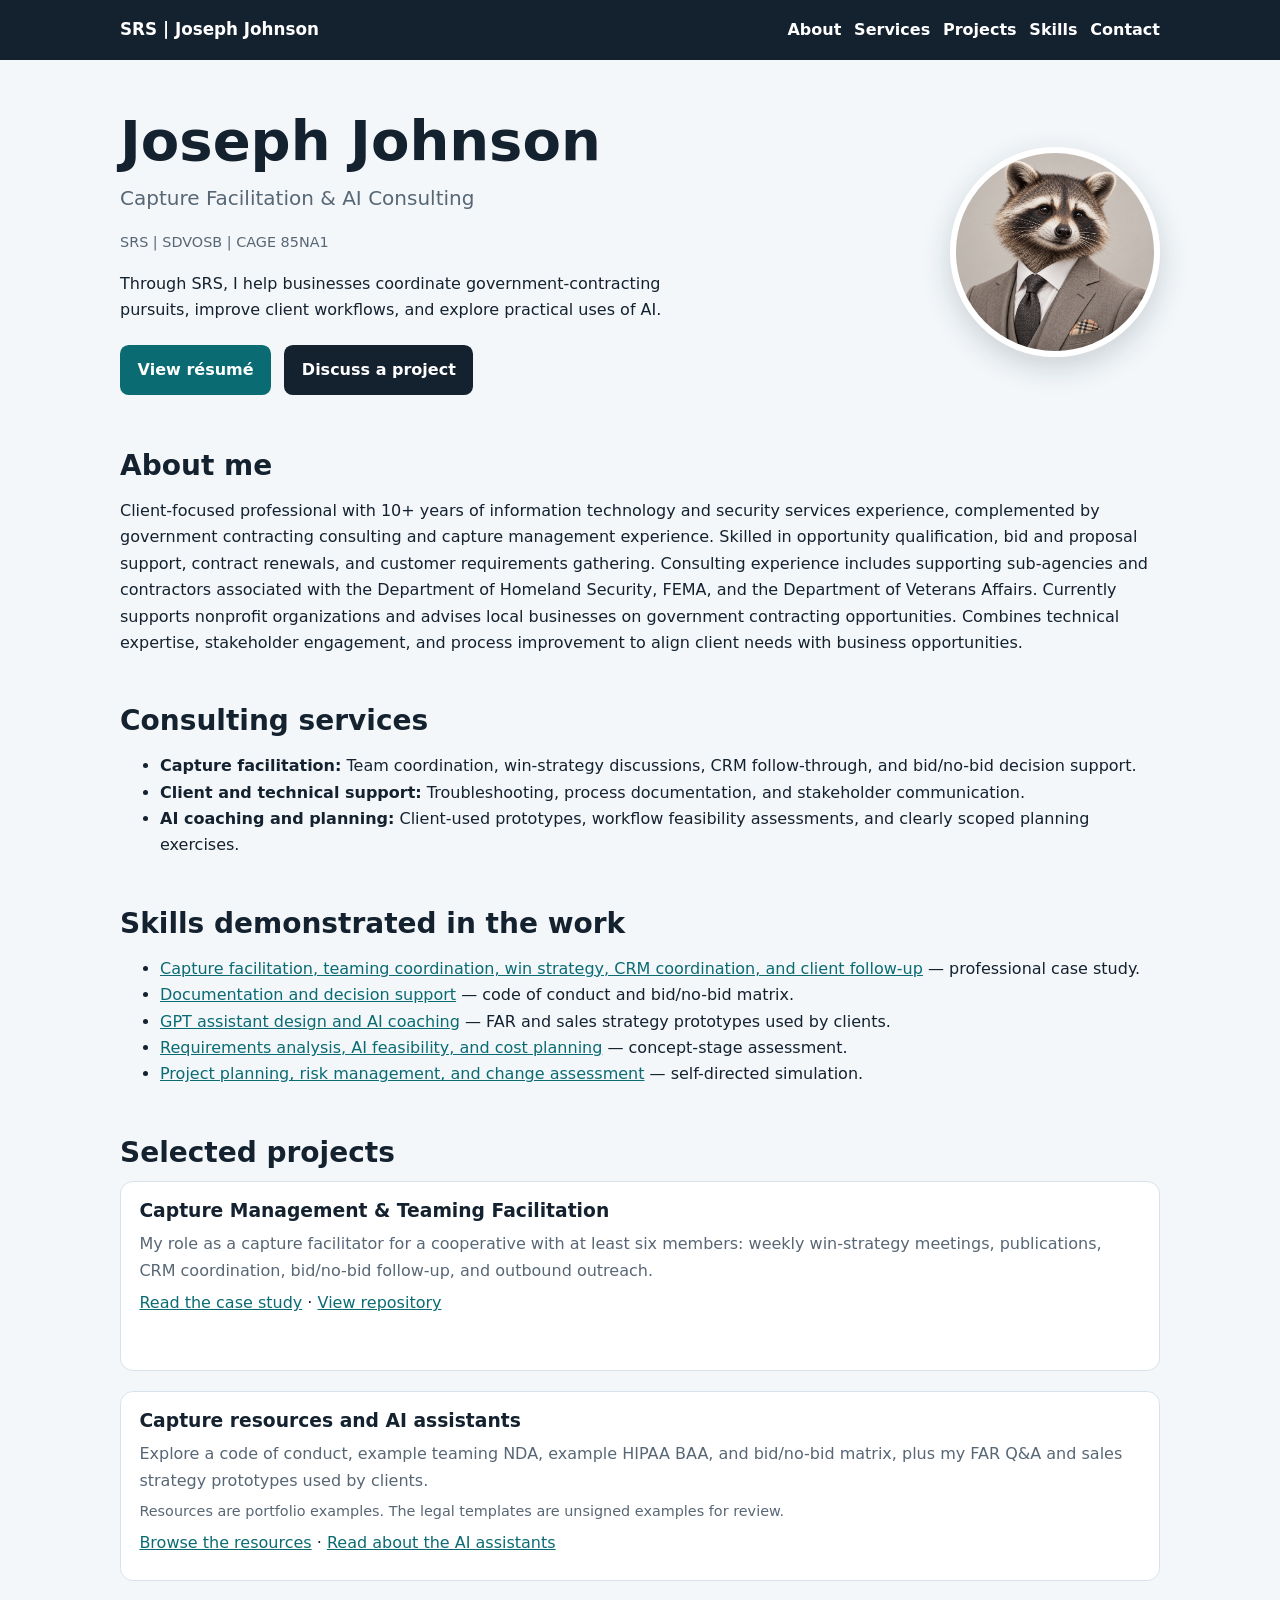
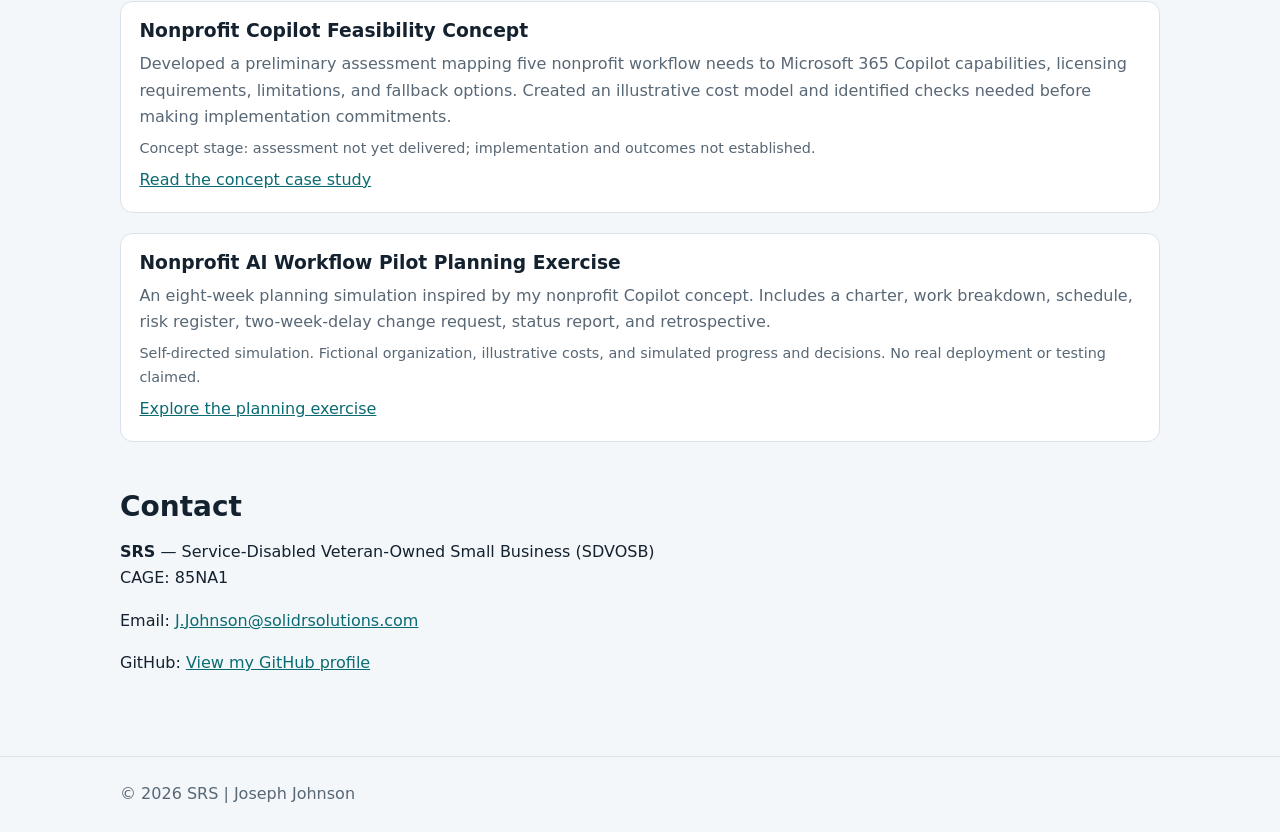
==== commit 752cc31f: "Refine consultancy profile and project evidence" ====
--- a/index.html
+++ b/index.html
@@ -1,11 +1,10 @@
-
 <!doctype html>
 <html lang="en">
 <head>
   <meta charset="utf-8">
   <meta name="viewport" content="width=device-width, initial-scale=1">
-  <meta name="description" content="Personal portfolio of Joseph Johnson">
-  <title>Joseph Johnson | Capture Manager</title>
+  <meta name="description" content="SRS consulting with Joseph Johnson for capture facilitation, client support, and practical AI planning.">
+  <title>SRS Consulting | Joseph Johnson</title>
   <style>
     :root {
       --ink: #14212f;
@@ -114,9 +113,9 @@
 <body>
   <header>
     <nav class="container" aria-label="Main navigation">
-      <a class="brand" href="#top">Joseph Johnson</a>
+      <a class="brand" href="#top">SRS | Joseph Johnson</a>
       <a href="#about">About</a>
-      <a href="#experience">Experience</a>
+      <a href="#experience">Services</a>
       <a href="#projects">Projects</a>
       <a href="#skills">Skills</a>
       <a href="#contact">Contact</a>
@@ -127,10 +126,11 @@
     <div class="hero">
       <div>
         <h1>Joseph Johnson</h1>
-        <p class="lead">Capture Manager | Government Contracting &amp; Client Solutions</p>
-        <p>Connecting client needs with government contracting opportunities through capture management, technical expertise, and stakeholder engagement.</p>
+        <p class="lead">Capture Facilitation &amp; AI Consulting</p>
+        <p class="note">SRS | SDVOSB | CAGE 85NA1</p>
+        <p>Through SRS, I help businesses coordinate government-contracting pursuits, improve client workflows, and explore practical uses of AI.</p>
         <a class="button" href="resume.pdf" target="_blank" rel="noopener">View résumé</a>
-        <a class="button secondary" href="#experience">View capture experience</a>
+        <a class="button secondary" href="mailto:J.Johnson@solidrsolutions.com">Discuss a project</a>
       </div>
       <img class="portrait" src="profile.png" alt="Illustrated raccoon avatar wearing a stone-grey suit" width="210" height="210">
     </div>
@@ -141,34 +141,29 @@
     </section>
 
     <section id="experience">
-      <h2>Capture Management &amp; Teaming Facilitation</h2>
-<p>SRS consulting and capture support for a teaming cooperative with at least six members. We met weekly to discuss win strategy and source opportunities requiring at least two members.</p>
-      <div class="card">
-        <h3>Contract outcomes</h3>
-        <p>Supported capture management and teaming facilitation for four companies that won contracts, including one that earned a Navy SeaPort contract vehicle award.</p>
-      </div>
-      <h3>My contribution</h3>
+      <h2>Consulting services</h2>
       <ul>
-        <li>Facilitated capture activities across a teaming cooperative, coordinating member participation and opportunity follow-through.</li>
-        <li>Worked with internal company software used as the cooperative's CRM to support opportunity tracking and coordination.</li>
-        <li>Verified bid/no-bid decisions and followed up with clients to confirm commitments and next steps.</li>
-        <li>Helped establish a win strategy for each opportunity before proposal writing began, strengthening confidence in pursuit decisions.</li>
-        <li>Created publications and inspired active participation through weekly meetings, supporting the cooperative team.</li>
-<li>Helped resolve challenges involving mistrust, confidentiality, and communication.</li>
-        <li>Conducted outbound sales outreach to identify opportunities and engage prospective clients.</li>
+        <li><strong>Capture facilitation:</strong> Team coordination, win-strategy discussions, CRM follow-through, and bid/no-bid decision support.</li>
+        <li><strong>Client and technical support:</strong> Troubleshooting, process documentation, and stakeholder communication.</li>
+        <li><strong>AI coaching and planning:</strong> Client-used prototypes, workflow feasibility assessments, and clearly scoped planning exercises.</li>
       </ul>
-      <p class="note">The SeaPort result was a contract vehicle award. My role was capture management and teaming facilitation support.</p>
     </section>
     <section id="skills">
-      <h2>Core Competencies</h2><p>Capture Management | Capture Facilitation | Teaming Coordination | Win Strategy | Bid/No-Bid Follow-Up | Outbound Sales | Government Contracting | Opportunity Qualification | Bid &amp; Proposal Support | Customer Requirements Gathering | Stakeholder Relationship Management | Contract Renewal Support | Project Management | Process Improvement | Cybersecurity Support</p>
-      <h3>Tools &amp; Technologies</h3><p>Jira | Confluence | Microsoft 365 | Salesforce | SaaS | Adobe Acrobat | Java | Blockchain Development | Software Testing</p>
+      <h2>Skills demonstrated in the work</h2>
+      <ul>
+        <li><a href="https://github.com/JJ4045/capture-management-case-study#my-role-and-contribution">Capture facilitation, teaming coordination, win strategy, CRM coordination, and client follow-up</a> — professional case study.</li>
+        <li><a href="https://github.com/JJ4045/capture-management-case-study#portfolio-artifacts">Documentation and decision support</a> — code of conduct and bid/no-bid matrix.</li>
+        <li><a href="https://github.com/JJ4045/capture-management-case-study/blob/main/ai-assistants.md">GPT assistant design and AI coaching</a> — FAR and sales strategy prototypes used by clients.</li>
+        <li><a href="nonprofit-copilot-concept.html">Requirements analysis, AI feasibility, and cost planning</a> — concept-stage assessment.</li>
+        <li><a href="nonprofit-pilot-exercise.html">Project planning, risk management, and change assessment</a> — self-directed simulation.</li>
+      </ul>
     </section>
 
     <section id="projects">
       <h2>Selected projects</h2>
       <article class="card" style="margin-bottom: 1.25rem;">
 <h3><a href="https://github.com/JJ4045/capture-management-case-study#readme">Capture Management &amp; Teaming Facilitation</a></h3>
-<p>Professional experience coordinating a teaming cooperative, supporting bid/no-bid follow-through, and developing win strategies before proposal writing. Supported four companies that won contracts, including one Navy SeaPort contract vehicle award.</p>
+<p>My role as a capture facilitator for a cooperative with at least six members: weekly win-strategy meetings, publications, CRM coordination, bid/no-bid follow-up, and outbound outreach.</p>
 <a href="https://github.com/JJ4045/capture-management-case-study#readme">Read the case study</a> &middot; <a href="https://github.com/JJ4045/capture-management-case-study">View repository</a>
 </article><article class="card" style="margin-bottom: 1.25rem;"><h3>Capture resources and AI assistants</h3><p>Explore a code of conduct, example teaming NDA, example HIPAA BAA, and bid/no-bid matrix, plus my FAR Q&amp;A and sales strategy prototypes used by clients.</p><p class="note">Resources are portfolio examples. The legal templates are unsigned examples for review.</p><a href="https://github.com/JJ4045/capture-management-case-study#portfolio-artifacts">Browse the resources</a> &middot; <a href="https://github.com/JJ4045/capture-management-case-study/blob/main/ai-assistants.md">Read about the AI assistants</a></article><article class="card" style="margin-bottom: 1.25rem;">
 <h3><a href="nonprofit-copilot-concept.html">Nonprofit Copilot Feasibility Concept</a></h3>
@@ -180,15 +175,13 @@
 <p>An eight-week planning simulation inspired by my nonprofit Copilot concept. Includes a charter, work breakdown, schedule, risk register, two-week-delay change request, status report, and retrospective.</p>
 <p class="note">Self-directed simulation. Fictional organization, illustrative costs, and simulated progress and decisions. No real deployment or testing claimed.</p>
 <a href="nonprofit-pilot-exercise.html">Explore the planning exercise</a>
-</article><p>More public work from GitHub:</p>
-      <div id="project-list" class="cards" aria-live="polite">
-        <p class="note">Loading projects…</p>
-      </div>
+</article>
     </section>
 
     <section id="contact">
       <h2>Contact</h2>
-      <!-- Add your professional contact email when ready. -->
+      <p><strong>SRS</strong> — Service-Disabled Veteran-Owned Small Business (SDVOSB)<br>CAGE: 85NA1</p>
+      <p>Email: <a href="mailto:J.Johnson@solidrsolutions.com">J.Johnson@solidrsolutions.com</a></p>
       <p>
         GitHub: <a id="github-profile" href="https://github.com/JJ4045" target="_blank" rel="noopener">View my GitHub profile</a>
       </p>
@@ -196,99 +189,9 @@
   </main>
 
   <footer>
-    <div class="container">© <span id="year"></span> Joseph Johnson</div>
+    <div class="container">© <span id="year">2026</span> SRS | Joseph Johnson</div>
   </footer>
 
-  <script>
-    // This username controls both the profile link
-    // and the list of projects shown below.
-    const username = "JJ4045";
-    const list = document.querySelector("#project-list");
-    const profileLink = document.querySelector("#github-profile");
-
-    document.querySelector("#year").textContent = new Date().getFullYear();
-    profileLink.href = `https://github.com/${encodeURIComponent(username)}`;
-
-    function cardMarkup(repo) {
-      const title = document.createElement("h3");
-      const link = document.createElement("a");
-      link.href = repo.html_url;
-      link.target = "_blank";
-      link.rel = "noopener";
-      link.textContent = repo.name.replaceAll("-", " ");
-      title.append(link);
-
-      const description = document.createElement("p");
-      description.textContent = repo.description || "Explore this project on GitHub.";
-
-      const badges = document.createElement("div");
-      badges.className = "badges";
-      const addBadge = (label, styleClass) => {
-        const badge = document.createElement("span");
-        badge.className = `badge ${styleClass}`;
-        badge.textContent = label;
-        badges.append(badge);
-      };
-      if (repo.language) addBadge(repo.language, "language");
-      (repo.topics || []).slice(0, 3).forEach(topic => addBadge(topic));
-      if (repo.stargazers_count > 0) addBadge(`${repo.stargazers_count} stars`, "stars");
-
-      return [title, description, badges];
-    }
-
-    async function loadProjects() {
-      try {
-        const response = await fetch(
-          `https://api.github.com/users/${encodeURIComponent(username)}/repos?sort=updated&per_page=30`,
-          { headers: { Accept: "application/vnd.github+json" } }
-        );
-        if (!response.ok) {
-          throw new Error(`GitHub API returned ${response.status}`);
-        }
-        const repos = await response.json();
-        const website = `${username}.github.io`.toLowerCase();
-        const selected = repos
-          .filter(repo => !repo.fork && !repo.archived &&
-            repo.name.toLowerCase() !== website && repo.name.toLowerCase() !== "capture-management-case-study")
-          .slice(0, 6);
-
-        list.replaceChildren();
-        if (selected.length === 0) {
-          const message = document.createElement("p");
-          message.className = "note";
-          message.textContent = "Projects are on the way. Visit my GitHub profile in the meantime.";
-          list.append(message);
-          return;
-        }
-
-        for (const repo of selected) {
-          const card = document.createElement("article");
-          card.className = "card";
-          card.append(...cardMarkup(repo));
-          list.append(card);
-        }
-      } catch (error) {
-        list.replaceChildren();
-        const message = document.createElement("p");
-        message.className = "note";
-        message.textContent = `Projects could not load right now. Visit ${profileLink.href} in the meantime.`;
-        list.append(message);
-      }
-    }
-
-    loadProjects();
-  </script>
+  
 </body>
 </html>
-
-
-
-
-
-
-
-
-
-
-
-
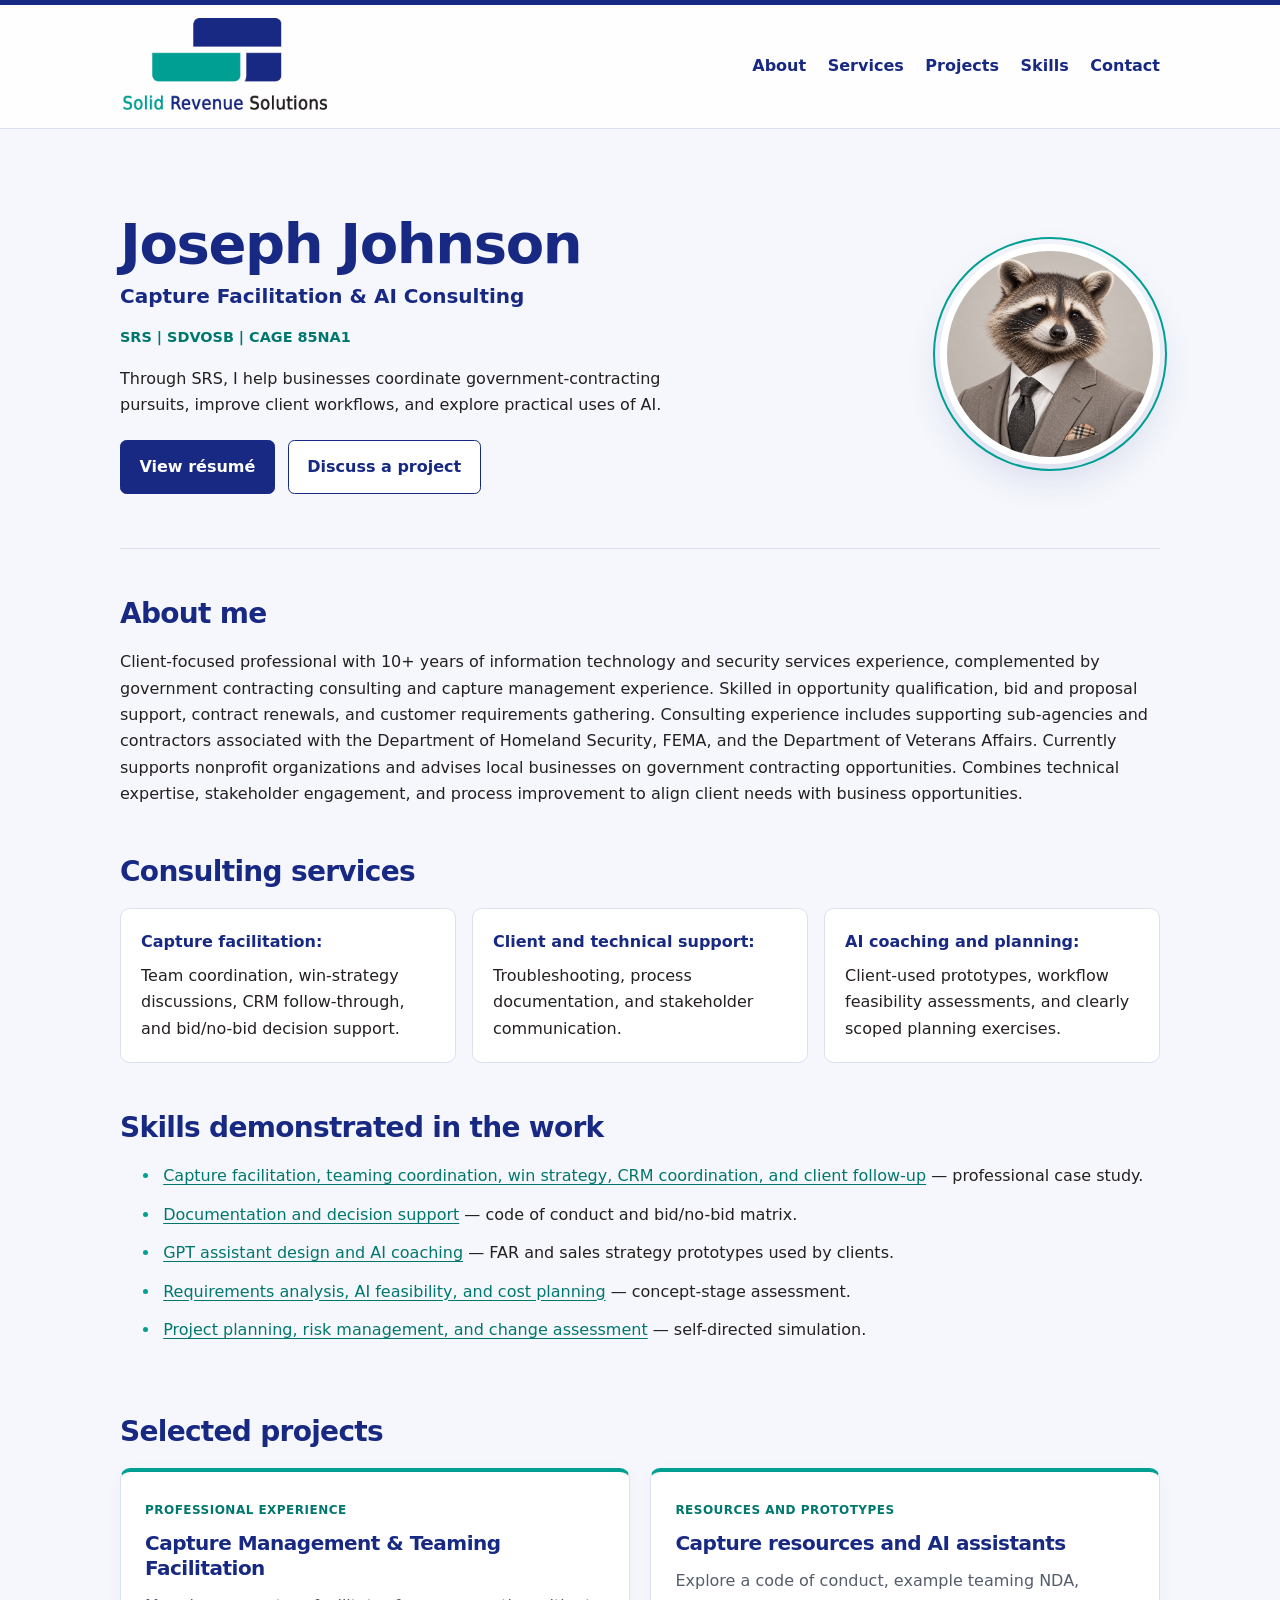
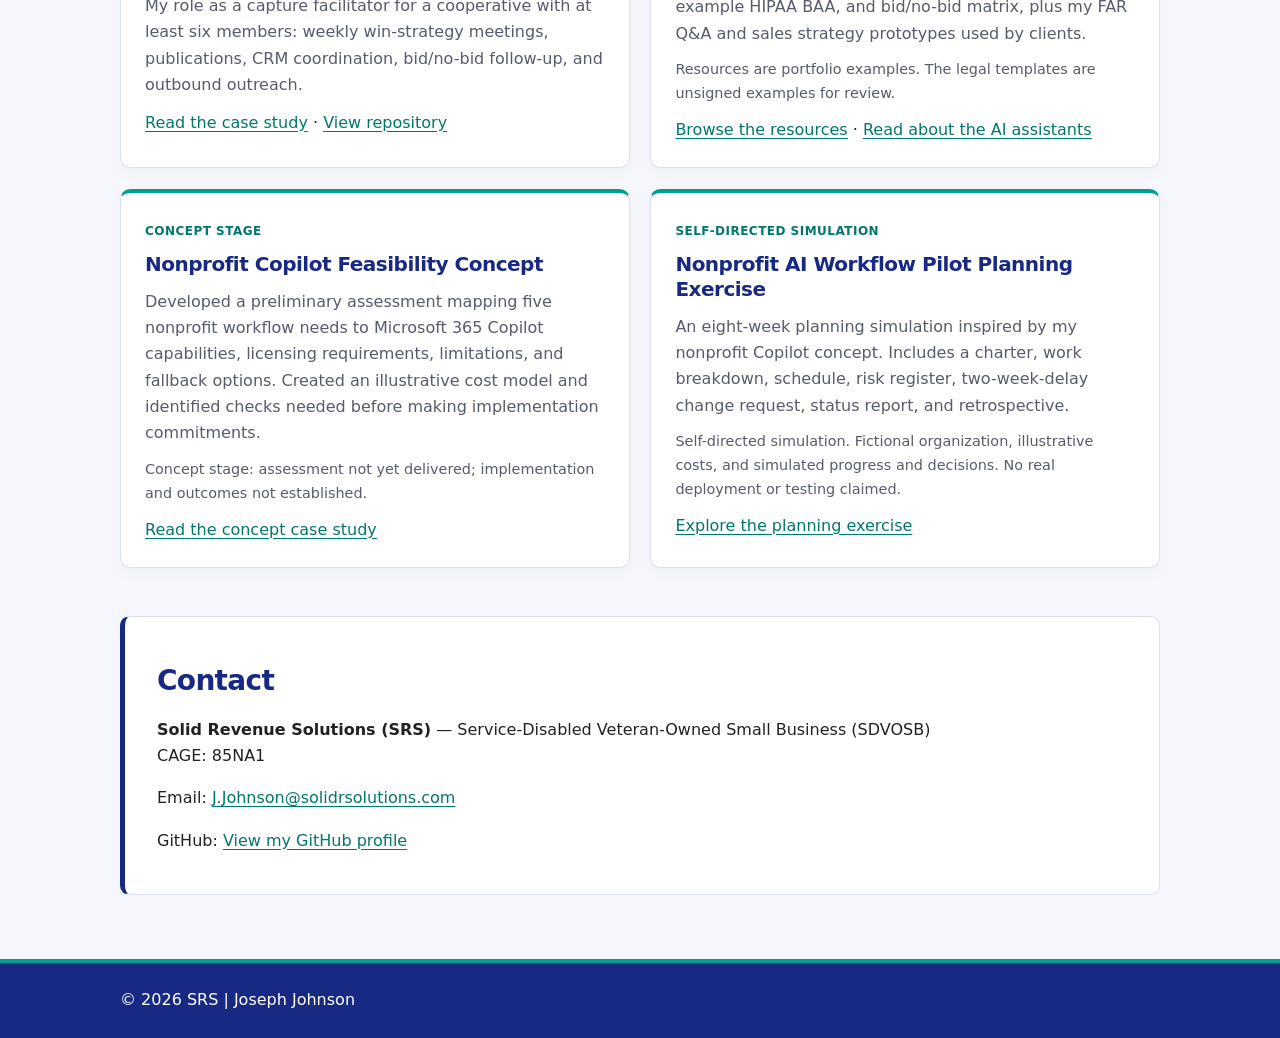
==== commit 8dfa2b56: "Apply Solid Revenue Solutions brand and logo" ====
--- a/index.html
+++ b/index.html
@@ -3,8 +3,8 @@
 <head>
   <meta charset="utf-8">
   <meta name="viewport" content="width=device-width, initial-scale=1">
-  <meta name="description" content="SRS consulting with Joseph Johnson for capture facilitation, client support, and practical AI planning.">
-  <title>SRS Consulting | Joseph Johnson</title>
+  <meta name="description" content="Solid Revenue Solutions consulting with Joseph Johnson for capture facilitation, client support, and practical AI planning.">
+  <title>Solid Revenue Solutions | Joseph Johnson</title>
   <style>
     :root {
       --ink: #14212f;
@@ -109,11 +109,13 @@
       .button { display: inline-block; }
     }
   </style>
+<link rel="stylesheet" href="srs-brand.css">
+<link rel="icon" type="image/svg+xml" href="favicon.svg">
 </head>
 <body>
   <header>
     <nav class="container" aria-label="Main navigation">
-      <a class="brand" href="#top">SRS | Joseph Johnson</a>
+      <a class="brand" href="#top" aria-label="Solid Revenue Solutions home"><img class="brand-logo" src="srs-logo.jpeg" alt="Solid Revenue Solutions" width="1169" height="540"></a>
       <a href="#about">About</a>
       <a href="#experience">Services</a>
       <a href="#projects">Projects</a>
@@ -161,16 +163,20 @@
 
     <section id="projects">
       <h2>Selected projects</h2>
-      <article class="card" style="margin-bottom: 1.25rem;">
+      <article class="card" >
+<span class="project-kind">Professional experience</span>
 <h3><a href="https://github.com/JJ4045/capture-management-case-study#readme">Capture Management &amp; Teaming Facilitation</a></h3>
 <p>My role as a capture facilitator for a cooperative with at least six members: weekly win-strategy meetings, publications, CRM coordination, bid/no-bid follow-up, and outbound outreach.</p>
 <a href="https://github.com/JJ4045/capture-management-case-study#readme">Read the case study</a> &middot; <a href="https://github.com/JJ4045/capture-management-case-study">View repository</a>
-</article><article class="card" style="margin-bottom: 1.25rem;"><h3>Capture resources and AI assistants</h3><p>Explore a code of conduct, example teaming NDA, example HIPAA BAA, and bid/no-bid matrix, plus my FAR Q&amp;A and sales strategy prototypes used by clients.</p><p class="note">Resources are portfolio examples. The legal templates are unsigned examples for review.</p><a href="https://github.com/JJ4045/capture-management-case-study#portfolio-artifacts">Browse the resources</a> &middot; <a href="https://github.com/JJ4045/capture-management-case-study/blob/main/ai-assistants.md">Read about the AI assistants</a></article><article class="card" style="margin-bottom: 1.25rem;">
+</article><article class="card" >
+<span class="project-kind">Resources and prototypes</span><h3>Capture resources and AI assistants</h3><p>Explore a code of conduct, example teaming NDA, example HIPAA BAA, and bid/no-bid matrix, plus my FAR Q&amp;A and sales strategy prototypes used by clients.</p><p class="note">Resources are portfolio examples. The legal templates are unsigned examples for review.</p><a href="https://github.com/JJ4045/capture-management-case-study#portfolio-artifacts">Browse the resources</a> &middot; <a href="https://github.com/JJ4045/capture-management-case-study/blob/main/ai-assistants.md">Read about the AI assistants</a></article><article class="card" >
+<span class="project-kind">Concept stage</span>
 <h3><a href="nonprofit-copilot-concept.html">Nonprofit Copilot Feasibility Concept</a></h3>
 <p>Developed a preliminary assessment mapping five nonprofit workflow needs to Microsoft 365 Copilot capabilities, licensing requirements, limitations, and fallback options. Created an illustrative cost model and identified checks needed before making implementation commitments.</p>
 <p class="note">Concept stage: assessment not yet delivered; implementation and outcomes not established.</p>
 <a href="nonprofit-copilot-concept.html">Read the concept case study</a>
-</article><article class="card" style="margin-bottom: 1.25rem;">
+</article><article class="card" >
+<span class="project-kind">Self-directed simulation</span>
 <h3><a href="nonprofit-pilot-exercise.html">Nonprofit AI Workflow Pilot Planning Exercise</a></h3>
 <p>An eight-week planning simulation inspired by my nonprofit Copilot concept. Includes a charter, work breakdown, schedule, risk register, two-week-delay change request, status report, and retrospective.</p>
 <p class="note">Self-directed simulation. Fictional organization, illustrative costs, and simulated progress and decisions. No real deployment or testing claimed.</p>
@@ -180,7 +186,7 @@
 
     <section id="contact">
       <h2>Contact</h2>
-      <p><strong>SRS</strong> — Service-Disabled Veteran-Owned Small Business (SDVOSB)<br>CAGE: 85NA1</p>
+      <p><strong>Solid Revenue Solutions (SRS)</strong> — Service-Disabled Veteran-Owned Small Business (SDVOSB)<br>CAGE: 85NA1</p>
       <p>Email: <a href="mailto:J.Johnson@solidrsolutions.com">J.Johnson@solidrsolutions.com</a></p>
       <p>
         GitHub: <a id="github-profile" href="https://github.com/JJ4045" target="_blank" rel="noopener">View my GitHub profile</a>
--- a/srs-brand.css
+++ b/srs-brand.css
@@ -0,0 +1,68 @@
+:root {
+  --navy: #182983;
+  --teal: #009f93;
+  --accent: #00776e;
+  --ink: #24201f;
+  --muted: #555c6b;
+  --background: #f5f7fc;
+  --surface: #ffffff;
+  --border: #dbe1ee;
+}
+html { scroll-padding-top: 1.5rem; }
+body { background: var(--background); color: var(--ink); font-family: "Segoe UI", system-ui, sans-serif; }
+main, nav, .container { max-width: 1120px; }
+a { color: var(--accent); text-underline-offset: .2em; overflow-wrap: anywhere; }
+a:hover { color: var(--navy); }
+a:focus-visible, button:focus-visible, summary:focus-visible { outline: 3px solid var(--navy); outline-offset: 5px; }
+header { background: #fefefe; color: var(--navy); padding: .8rem 0; border-top: 5px solid var(--navy); border-bottom: 1px solid var(--border); }
+header nav { display: flex; flex-wrap: wrap; align-items: center; gap: .8rem 1.35rem; }
+header nav a { color: var(--navy); font-weight: 600; text-decoration: none; }
+header nav a:hover { color: var(--accent); }
+header nav .brand { margin-right: auto; line-height: 0; flex-shrink: 0; }
+.brand-logo { display: block; width: 210px; height: auto; }
+.case-back { margin-left: auto; }
+main { padding-top: 3rem; padding-bottom: 4rem; }
+h1, h2, h3 { color: var(--navy); letter-spacing: -.025em; }
+h1 { line-height: 1.1; }
+h2 { margin-bottom: 1.2rem; font-weight: 700; }
+.lead { color: var(--navy); font-weight: 600; line-height: 1.4; }
+.hero { gap: 3rem; padding: 2rem 0 3rem; border-bottom: 1px solid var(--border); }
+.hero p:not(.lead):not(.note) { max-width: 58ch; }
+.hero .note { color: var(--accent); font-weight: 650; }
+.portrait { width: 220px; height: 220px; border: 7px solid white; outline: 2px solid var(--teal); outline-offset: 5px; box-shadow: 0 16px 36px rgb(24 41 131 / .12); }
+.button { background: var(--navy); color: white; border: 1px solid var(--navy); padding: .8rem 1.15rem; border-radius: .4rem; }
+.button.secondary { background: white; color: var(--navy); border: 1px solid var(--navy); }
+.button:hover { background: #111e63; color: white; opacity: 1; }
+.note, .muted { color: var(--muted); }
+#experience ul { list-style: none; padding: 0; display: grid; grid-template-columns: repeat(3, 1fr); gap: 1rem; }
+#experience li { background: white; padding: 1.25rem; border: 1px solid var(--border); border-radius: .6rem; }
+#experience li strong { display: block; color: var(--navy); margin-bottom: .5rem; }
+#skills li { margin: .75rem 0; padding-left: .2rem; }
+#skills li::marker { color: var(--teal); }
+#projects { display: grid; grid-template-columns: repeat(2, minmax(0, 1fr)); gap: 1.3rem; }
+#projects > h2 { grid-column: 1 / -1; margin-bottom: 0; }
+.card { min-width: 0; min-height: 0; padding: 1.5rem; border: 1px solid var(--border); border-top: 4px solid var(--teal); border-radius: .65rem; background: white; box-shadow: 0 4px 18px rgb(24 41 131 / .035); }
+.card h3 { margin-bottom: .75rem; font-size: 1.25rem; line-height: 1.25; }
+.card h3 a { color: var(--navy); }
+.card p { line-height: 1.65; margin: .7rem 0; }
+.project-kind { display: inline-block; font-size: .75rem; letter-spacing: .04em; text-transform: uppercase; font-weight: 700; color: var(--accent); margin-bottom: .6rem; }
+#contact { background: white; border: 1px solid var(--border); border-left: 5px solid var(--navy); border-radius: .6rem; padding: 1.5rem 2rem; }
+footer { background: var(--navy); color: white; border-top: 4px solid var(--teal); }
+.status { background: white; border: 1px solid var(--border); border-left: 4px solid var(--teal); }
+details { background: white; border-color: var(--border); }
+summary { color: var(--navy); }
+th { background: #edf0fa; color: var(--navy); }
+th, td { border-color: var(--border); }
+@media (max-width: 760px) {
+  header nav { justify-content: center; gap: .65rem 1.1rem; }
+  header nav .brand { flex-basis: 100%; margin: 0; }
+  .brand-logo { width: 200px; margin: auto; }
+  .case-back { margin: 0 auto; }
+  .hero { grid-template-columns: 1fr; gap: 2rem; text-align: center; padding-top: 1rem; }
+  .hero p { margin-left: auto; margin-right: auto; }
+  .portrait { width: 160px; height: 160px; justify-self: center; }
+  #experience ul, #projects { grid-template-columns: 1fr; }
+  #contact { padding: 1.25rem; }
+  main { padding-top: 2rem; }
+}
+@media print { header, footer { background: white; color: var(--ink); } .card, .status, #contact { box-shadow: none; } }
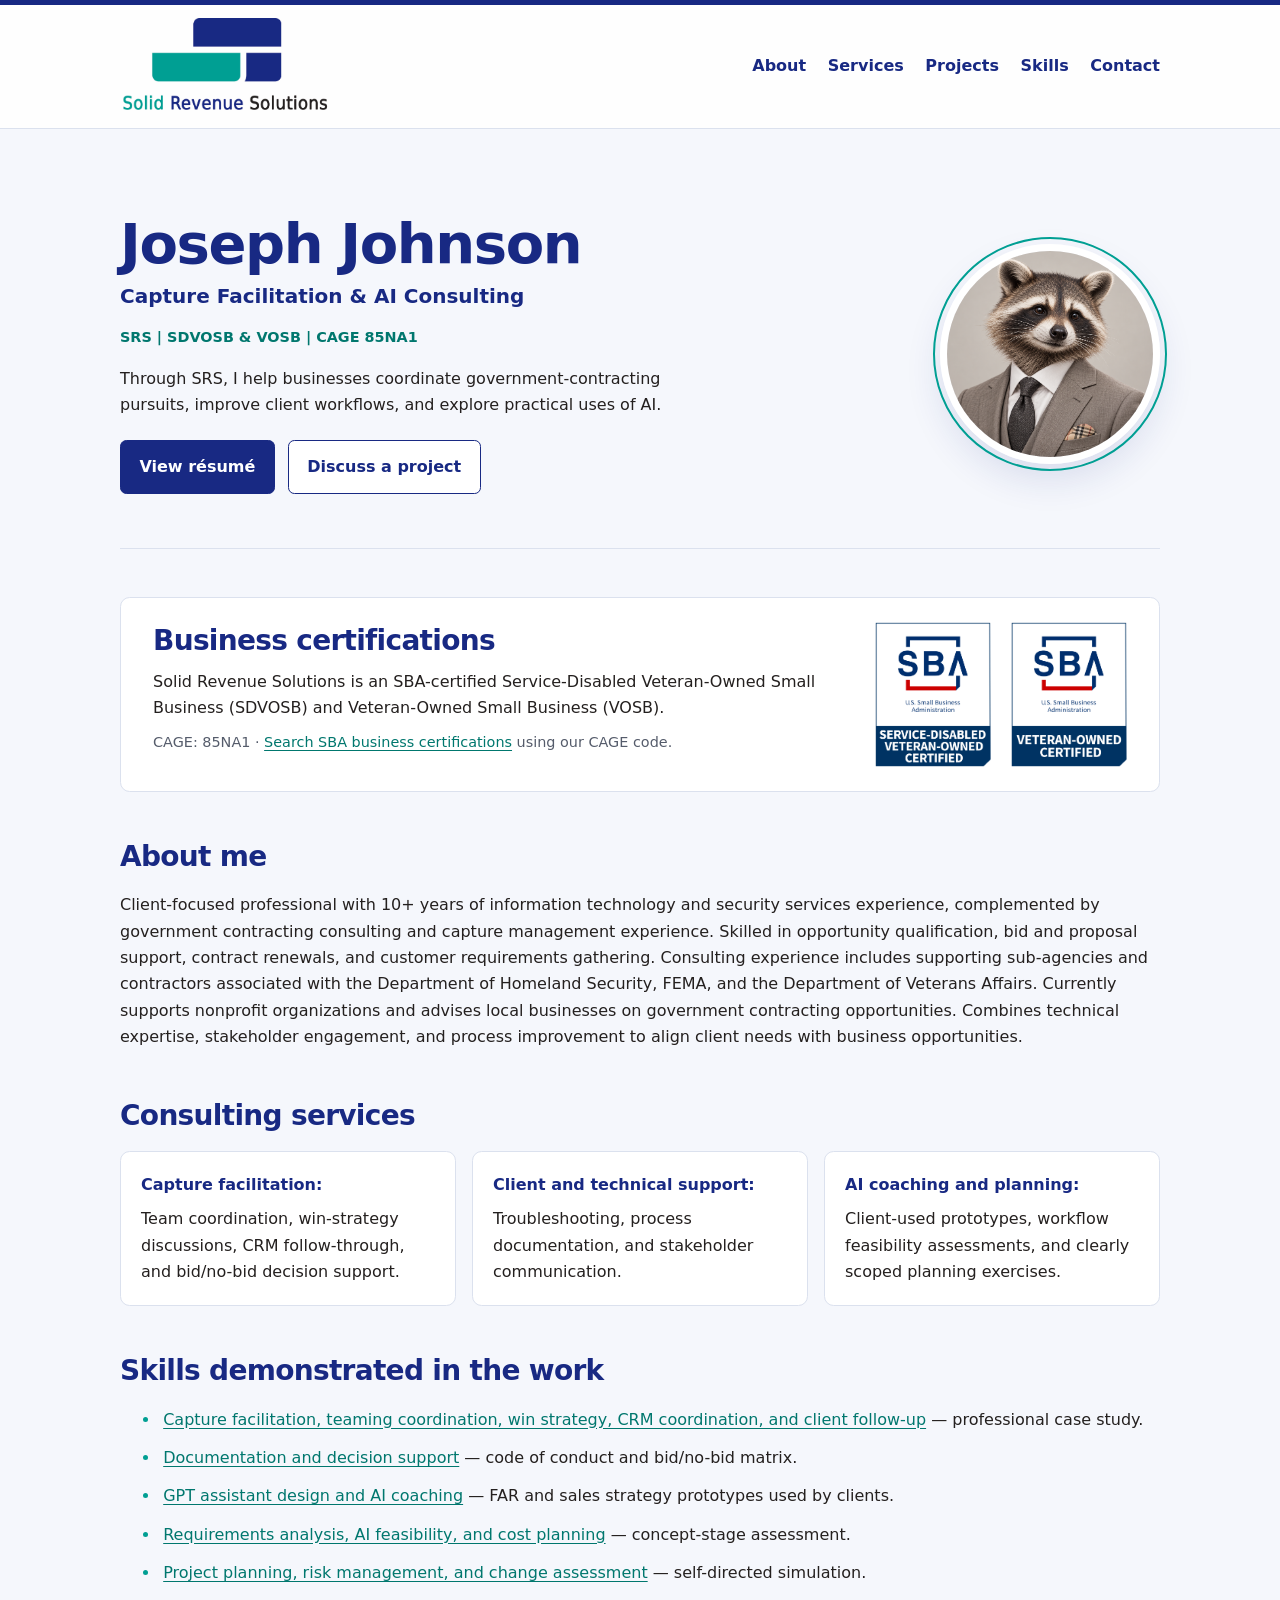
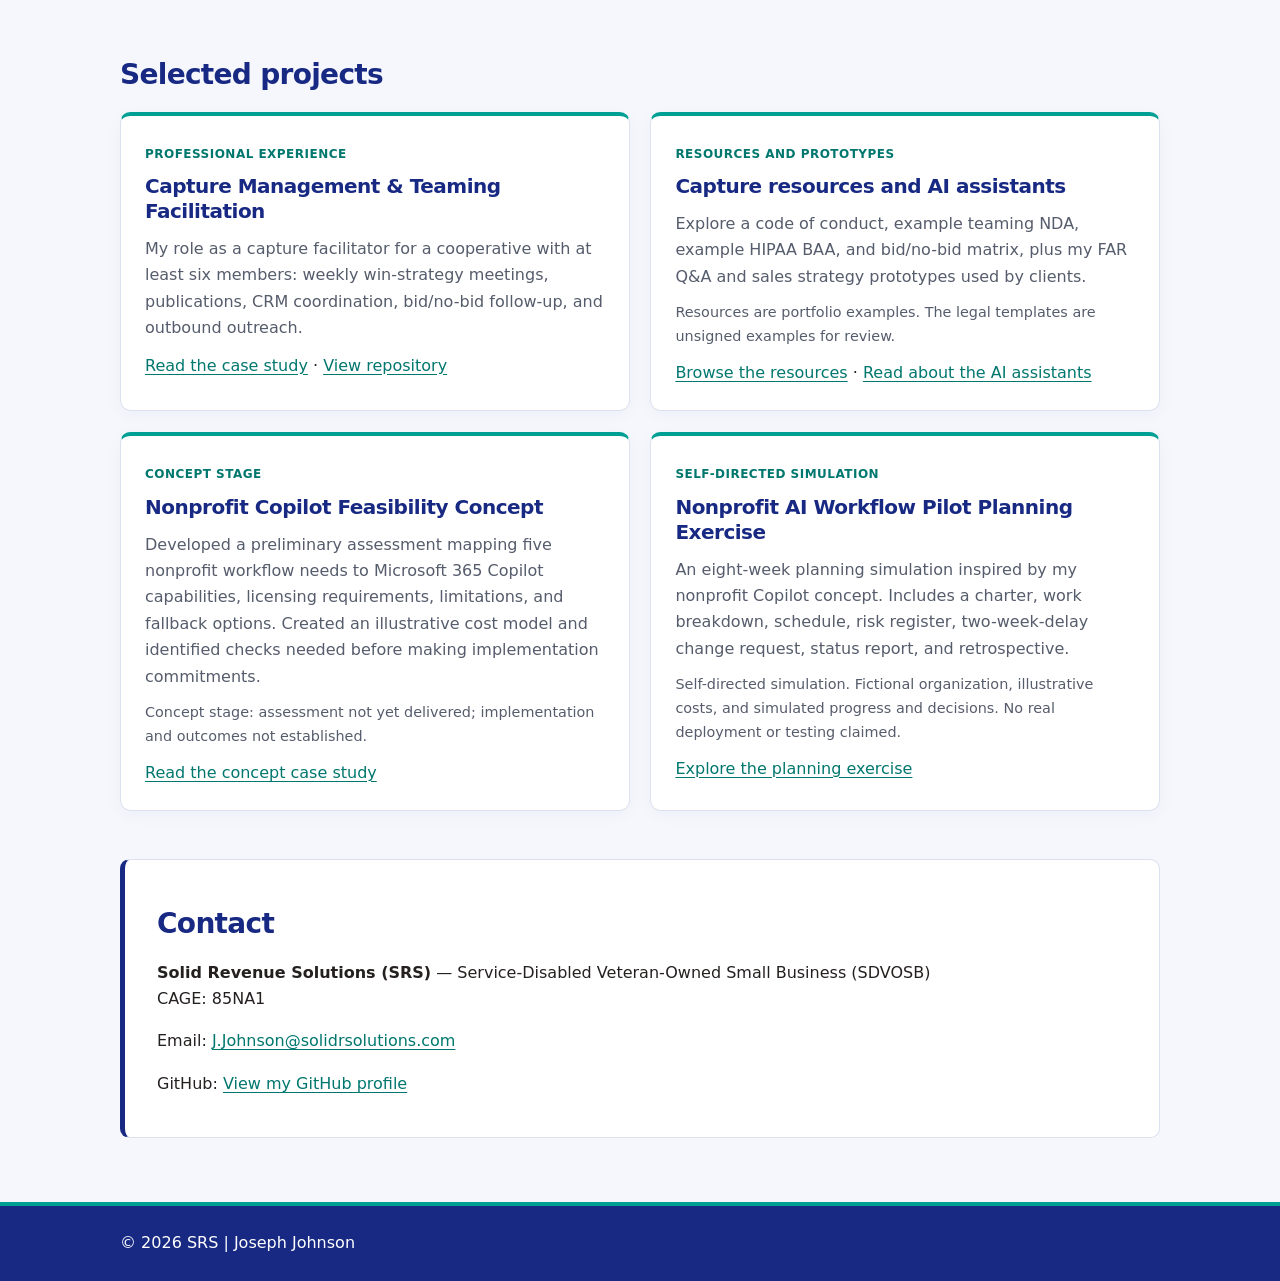
==== commit 61cc1493: "Add official SBA veteran business certification badges" ====
--- a/index.html
+++ b/index.html
@@ -129,13 +129,26 @@
       <div>
         <h1>Joseph Johnson</h1>
         <p class="lead">Capture Facilitation &amp; AI Consulting</p>
-        <p class="note">SRS | SDVOSB | CAGE 85NA1</p>
+        <p class="note">SRS | SDVOSB &amp; VOSB | CAGE 85NA1</p>
         <p>Through SRS, I help businesses coordinate government-contracting pursuits, improve client workflows, and explore practical uses of AI.</p>
         <a class="button" href="resume.pdf" target="_blank" rel="noopener">View résumé</a>
         <a class="button secondary" href="mailto:J.Johnson@solidrsolutions.com">Discuss a project</a>
       </div>
       <img class="portrait" src="profile.png" alt="Illustrated raccoon avatar wearing a stone-grey suit" width="210" height="210">
     </div>
+
+    <section id="certifications" aria-labelledby="certifications-title">
+      <div class="certification-copy">
+        <h2 id="certifications-title">Business certifications</h2>
+        <p>Solid Revenue Solutions is an SBA-certified Service-Disabled Veteran-Owned Small Business (SDVOSB) and Veteran-Owned Small Business (VOSB).</p>
+        <p class="note">CAGE: 85NA1 &middot; <a href="https://search.certifications.sba.gov/" target="_blank" rel="noopener">Search SBA business certifications</a> using our CAGE code.</p>
+      </div>
+      <div class="certification-icons">
+        <!-- Official SBA icons, unmodified: https://legacy.sba.gov/brand/for-partners/sba-certified-businesses -->
+        <img src="sba-sdvosb-certified.png" alt="SBA Service-Disabled Veteran-Owned Certified" width="1210" height="1510">
+        <img src="sba-vosb-certified.png" alt="SBA Veteran-Owned Certified" width="1210" height="1510">
+      </div>
+    </section>
 
     <section id="about">
       <h2>About me</h2>
--- a/srs-brand.css
+++ b/srs-brand.css
@@ -34,6 +34,12 @@
 .button.secondary { background: white; color: var(--navy); border: 1px solid var(--navy); }
 .button:hover { background: #111e63; color: white; opacity: 1; }
 .note, .muted { color: var(--muted); }
+#certifications { display: flex; align-items: center; gap: 2rem; background: white; padding: 1.5rem 2rem; border: 1px solid var(--border); border-radius: .6rem; }
+.certification-copy { flex: 1; min-width: 0; }
+.certification-copy h2 { margin-top: 0; margin-bottom: .7rem; }
+.certification-copy p { margin: .6rem 0; }
+.certification-icons { display: flex; flex-shrink: 0; gap: 1.25rem; align-items: center; }
+.certification-icons img { display: block; width: 116px; height: auto; }
 #experience ul { list-style: none; padding: 0; display: grid; grid-template-columns: repeat(3, 1fr); gap: 1rem; }
 #experience li { background: white; padding: 1.25rem; border: 1px solid var(--border); border-radius: .6rem; }
 #experience li strong { display: block; color: var(--navy); margin-bottom: .5rem; }
@@ -63,6 +69,8 @@
   .portrait { width: 160px; height: 160px; justify-self: center; }
   #experience ul, #projects { grid-template-columns: 1fr; }
   #contact { padding: 1.25rem; }
+  #certifications { flex-direction: column; align-items: flex-start; gap: 1rem; padding: 1.25rem; }
+  .certification-icons { align-self: center; }
   main { padding-top: 2rem; }
 }
 @media print { header, footer { background: white; color: var(--ink); } .card, .status, #contact { box-shadow: none; } }
